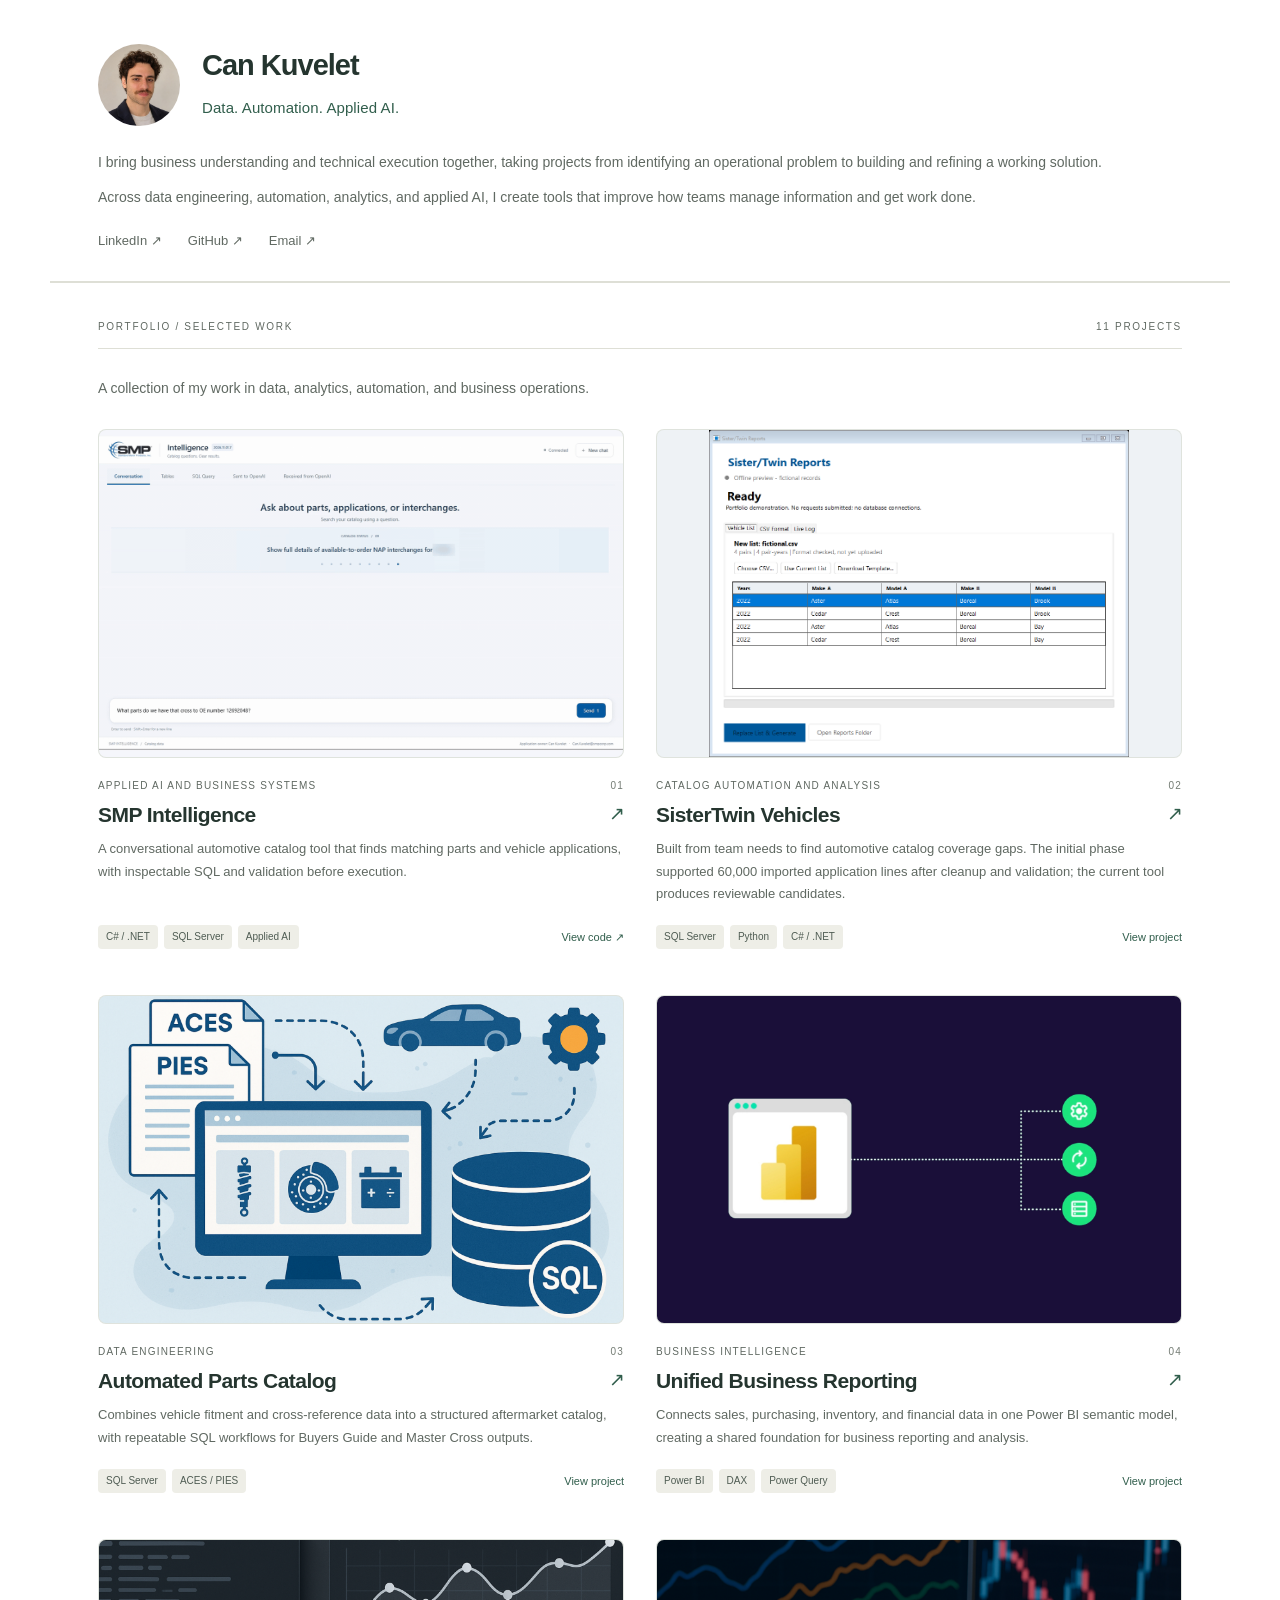
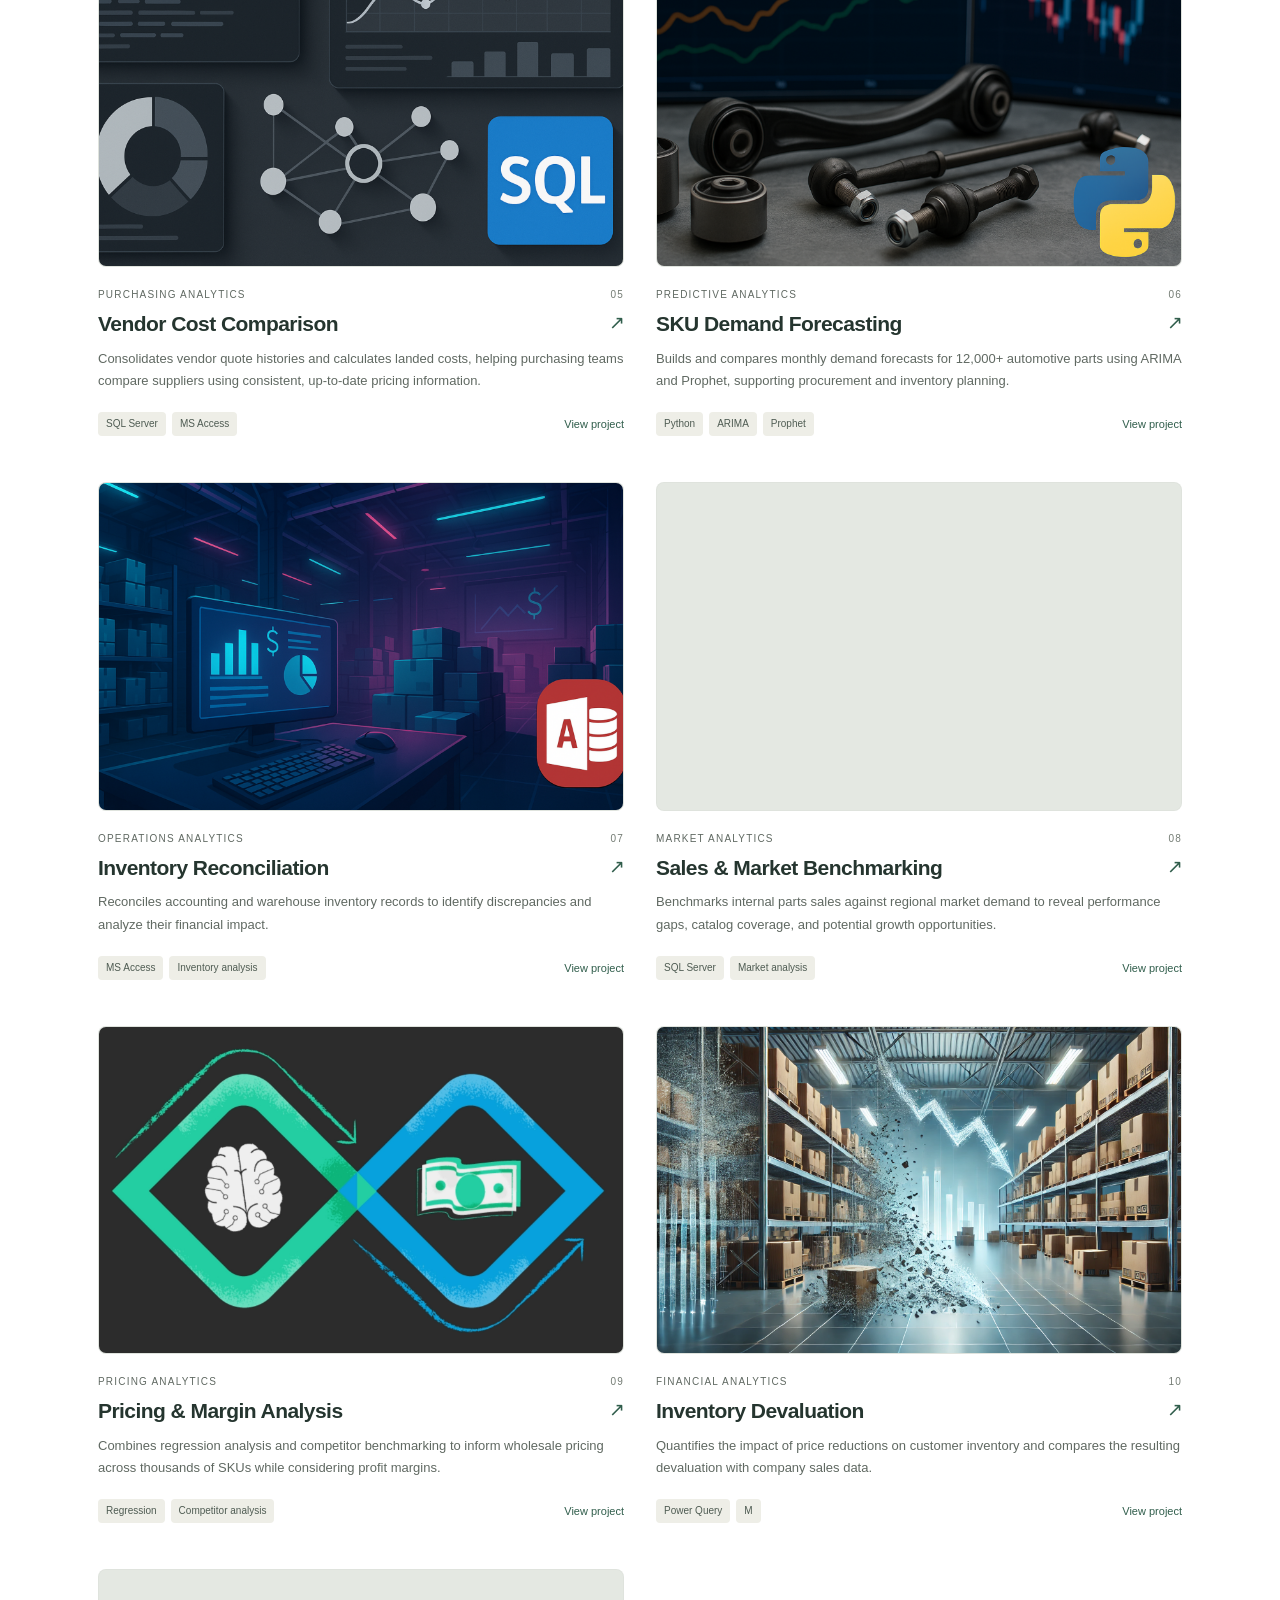
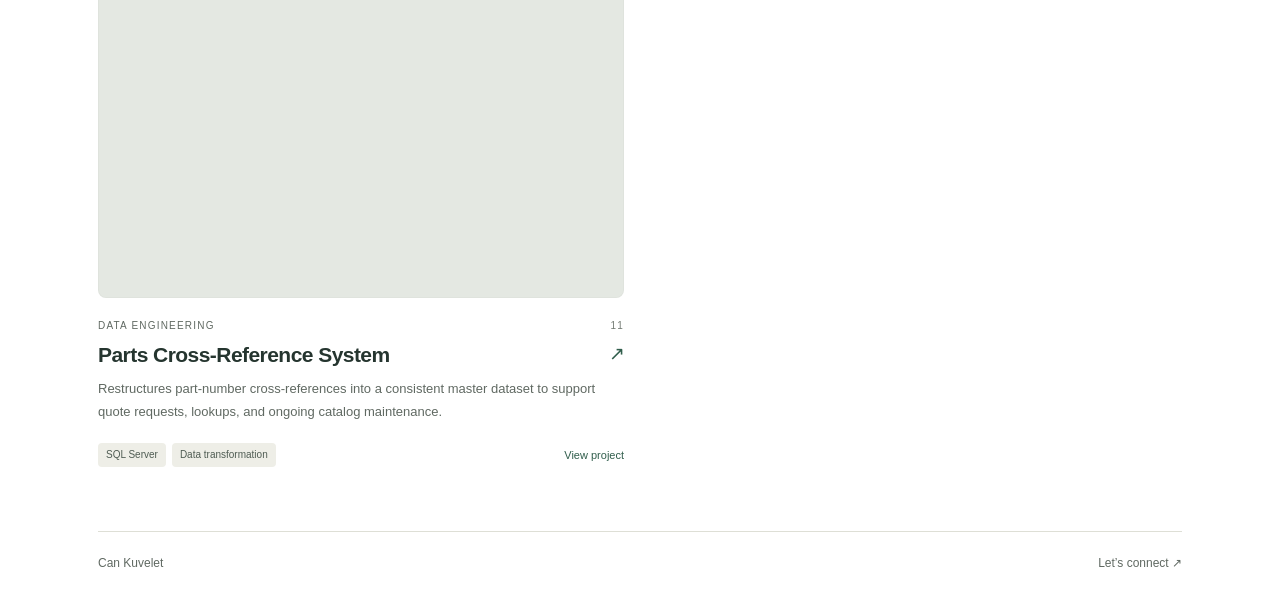
==== index.html @ bbb60717 "Refresh cached gallery assets for SisterTwin release" ====
<!doctype html>
<html lang="en">
<head>
  <meta charset="utf-8">
  <meta name="viewport" content="width=device-width, initial-scale=1">
  <meta name="description" content="Can Kuvelet builds data systems, workflow automation, and business applications. Explore projects in SQL, Python, Power BI, forecasting, and operations.">
  <meta name="theme-color" content="#ffffff">
  <meta property="og:title" content="Can Kuvelet — Data, Automation & Applied AI">
  <meta property="og:description" content="Bringing business understanding and technical execution together. Explore my projects in data, automation, and analytics.">
  <meta property="og:type" content="website">
  <meta property="og:url" content="https://kuvelet.github.io/portfolio/">
  <title>Can Kuvelet — Data, Automation & Applied AI</title>
  <link rel="icon" href="data:image/svg+xml,%3Csvg xmlns='http://www.w3.org/2000/svg' viewBox='0 0 48 48'%3E%3Crect width='48' height='48' rx='12' fill='%23243e36'/%3E%3Ctext x='24' y='31' text-anchor='middle' font-family='Arial' font-size='23' fill='%23ffffff'%3ECK%3C/text%3E%3C/svg%3E">
  <link rel="stylesheet" href="assets/css/portfolio.css?v=sistertwin-20261117">
  <script src="assets/js/portfolio.js?v=sistertwin-20261117" defer></script>
</head>
<body>
  <a class="skip-link" href="#work">Skip to projects</a>
  <div class="layout">
    <header class="profile">
      <div class="profile-content">
        <img class="portrait" src="images/can-kuvelet-profile.jpg" width="100" height="100" alt="Can Kuvelet">
        <h1>Can Kuvelet</h1>
        <p class="specialties">Data. Automation. Applied AI.</p>
        <div class="bio">
          <p>I bring business understanding and technical execution together, taking projects from identifying an operational problem to building and refining a working solution.</p>
          <p>Across data engineering, automation, analytics, and applied AI, I create tools that improve how teams manage information and get work done.</p>
        </div>
      </div>
      <nav class="social-links" aria-label="Contact and profiles">
        <a href="https://www.linkedin.com/in/cankuvelet/" target="_blank" rel="noopener noreferrer">LinkedIn <span aria-hidden="true">↗</span></a>
        <a href="https://github.com/Kuvelet" target="_blank" rel="noopener noreferrer">GitHub <span aria-hidden="true">↗</span></a>
        <a href="mailto:cankuvelet@gmail.com">Email <span aria-hidden="true">↗</span></a>
      </nav>
    </header>
    <main id="work" tabindex="-1">
      <div class="section-label"><h2>Portfolio / Selected work</h2><span class="project-count" aria-live="polite"></span></div>
      <div class="work-heading">
        <p>A collection of my work in data, analytics, automation, and business operations.</p>
      </div>
      <div class="project-grid" id="projects" aria-label="Portfolio projects"></div>
      <p id="load-status" role="status">Loading projects…</p>
      <noscript><p>Visit <a href="https://github.com/Kuvelet">my GitHub profile</a> to explore my projects, or enable JavaScript to view the project gallery.</p></noscript>
      <footer class="work-footer"><span>Can Kuvelet</span><a href="mailto:cankuvelet@gmail.com">Let’s connect <span aria-hidden="true">↗</span></a></footer>
    </main>
  </div>
</body>
</html>
---- assets/css/portfolio.css ----
/* Top profile layout shared by desktop and mobile. */
:root{color-scheme:light;--paper:#ffffff;--sidebar:#ffffff;--ink:#25352f;--muted:#606962;--line:#dedfd6;--accent:#315e4c;--tag:#eeeee7;font-family:Inter,-apple-system,BlinkMacSystemFont,"Segoe UI",sans-serif;color:var(--ink);background:var(--paper);font-synthesis:none}
*{box-sizing:border-box}
body{margin:0;-webkit-font-smoothing:antialiased}
a{color:inherit;text-decoration:none}
button,a{-webkit-tap-highlight-color:transparent}
a:focus-visible,button:focus-visible{outline:3px solid var(--accent);outline-offset:5px;border-radius:3px}
.skip-link{position:absolute;left:16px;top:12px;z-index:10;transform:translateY(-160%);padding:12px 18px;background:var(--ink);color:#fff}
.skip-link:focus{transform:translateY(0)}
.layout{display:grid;grid-template-columns:320px minmax(0,1fr);max-width:1800px;margin:auto}
.profile{position:sticky;top:0;align-self:start;min-height:100svh;padding:32px 36px;background:var(--sidebar);border-right:1px solid var(--line);display:flex;flex-direction:column}
.profile-content{margin:0 0 40px}
.portrait{width:86px;height:86px;border-radius:50%;object-fit:cover;object-position:center;display:block;margin-bottom:24px}
h1{font-size:27px;font-weight:600;letter-spacing:-1px;margin:0 0 12px;line-height:1.2}
.specialties{font-size:15px;line-height:1.6;letter-spacing:.1px;color:var(--accent);font-weight:500;margin:0 0 26px}
.bio{font-size:14px;line-height:1.8;color:var(--muted)}
.bio p{margin:0 0 16px;text-wrap:balance}
.social-links{margin-top:auto;display:flex;gap:19px;flex-wrap:wrap;padding-top:22px}
.social-links a{font-size:12px;line-height:24px;color:var(--muted)}
.social-links a:hover{color:var(--accent);text-decoration:underline;text-underline-offset:4px}
main{min-width:0;padding:44px clamp(28px,4.1vw,76px) 28px}
.section-label{display:flex;justify-content:space-between;gap:20px;font-size:10px;line-height:1.5;letter-spacing:1.7px;text-transform:uppercase;color:var(--muted);border-bottom:1px solid var(--line);padding-bottom:14px}
.project-count{white-space:nowrap}
.work-heading{padding:26px 0 30px}
.section-label h2{font:inherit;letter-spacing:inherit;margin:0}
.work-heading>p{font-size:14px;line-height:1.7;color:var(--muted);margin:0;max-width:none}
.project-grid{display:grid;grid-template-columns:repeat(2,minmax(0,1fr));gap:46px 28px}
.project{min-width:0;display:flex;flex-direction:column}
.project-link{display:flex;flex-direction:column;flex:1;border-radius:8px}
.project-image-wrap{aspect-ratio:16/10;background:#e4e8e2;border-radius:8px;overflow:hidden;border:1px solid #00000006}
.project-image{display:block;width:100%;height:100%;object-fit:cover;transition:transform .3s ease}
.project-image[src="images/sistertwin-desktop.png"]{object-fit:contain;background:#eef2f5}
.project-link:hover .project-image{transform:scale(1.035)}
.project-meta{display:flex;gap:10px;align-items:center;justify-content:space-between;margin:20px 0 9px;font-size:10px;line-height:1.5;text-transform:uppercase;letter-spacing:1.2px;color:var(--muted)}
.project-number{font-variant-numeric:tabular-nums;color:#747c74}
h3{font-size:21px;line-height:1.25;font-weight:550;letter-spacing:-.55px;margin:0 0 10px;display:flex;gap:14px;justify-content:space-between;align-items:flex-start}
.project-arrow{font-size:19px;font-weight:400;color:var(--accent);transition:transform .2s;flex-shrink:0}
.project-link:hover .project-arrow{transform:translate(2px,-2px)}
.project-description{font-size:13px;line-height:1.75;color:var(--muted);margin:0 0 18px}
.project-bottom{display:flex;justify-content:space-between;gap:12px;align-items:center;margin-top:auto;padding-top:1px}
.tags{list-style:none;margin:0;padding:0;display:flex;gap:6px;flex-wrap:wrap}
.tags li{font-size:10px;line-height:1.4;padding:5px 8px;background:var(--tag);color:#4f5c53;border-radius:4px}
.project-action{font-size:11px;white-space:nowrap;color:var(--accent)}
.project-demo-row{display:flex;align-items:center;gap:12px;margin-top:16px;flex-wrap:wrap}
.project-demo{display:inline-flex;align-items:center;padding:10px 16px;border-radius:5px;background:var(--accent);color:#fff;font-size:12px;font-weight:600}
.project-demo:hover{background:#254b3b}
.project-demo-hint{font-size:11px;color:var(--muted)}
#load-status{font-size:14px;color:var(--muted)}
#load-status a,noscript a{text-decoration:underline;text-underline-offset:3px}
.work-footer{border-top:1px solid var(--line);margin-top:64px;padding-top:24px;display:flex;justify-content:space-between;gap:16px;color:var(--muted);font-size:12px}
.work-footer a:hover{color:var(--accent)}
.layout{display:block}.profile{position:relative;min-height:auto;padding:28px 32px 24px;border-right:0;border-bottom:2px solid var(--line)}.profile-content{margin:0 0 20px;display:grid;grid-template-columns:82px 1fr;column-gap:22px;align-items:start}.portrait{grid-column:1;grid-row:1/3;margin:0;width:82px;height:82px}h1{grid-column:2;margin:4px 0 7px;font-size:29px}.specialties{grid-column:2;margin:0}.specialties br{display:none}.bio{grid-column:1/-1;max-width:680px;margin-top:24px;font-size:14px;line-height:1.75}.bio p{margin-bottom:10px}.bio p:last-child{margin-bottom:0}.social-links{padding-top:0;gap:26px}.social-links a{font-size:13px}main{padding:30px 32px}.work-heading{padding:28px 0}.project-grid{gap:38px 24px}
@media(min-width:901px){.layout{max-width:1180px}.profile{padding:44px 48px 28px}.bio{max-width:none}.bio p{text-wrap:wrap}main{padding:36px 48px 28px}.project-grid{gap:46px 32px}}
@media(max-width:560px){.profile{padding:24px}.profile-content{column-gap:18px;grid-template-columns:66px 1fr}.portrait{width:66px;height:66px}h1{font-size:26px}.specialties{font-size:13px}.specialties br{display:block}.bio{font-size:13px;line-height:1.8}main{padding:28px 24px}.section-label{letter-spacing:1px;font-size:9px;gap:8px}.work-heading>p{font-size:13px}.project-grid{grid-template-columns:1fr;gap:38px}.project-image-wrap{aspect-ratio:16/10}.project-meta{margin-top:17px}h3{font-size:22px}.project-description{font-size:14px}.project-action{font-size:12px}.tags li{font-size:11px}.work-footer{margin-top:42px}}
@media(prefers-reduced-motion:reduce){*,*::before,*::after{transition:none!important;scroll-behavior:auto!important}}
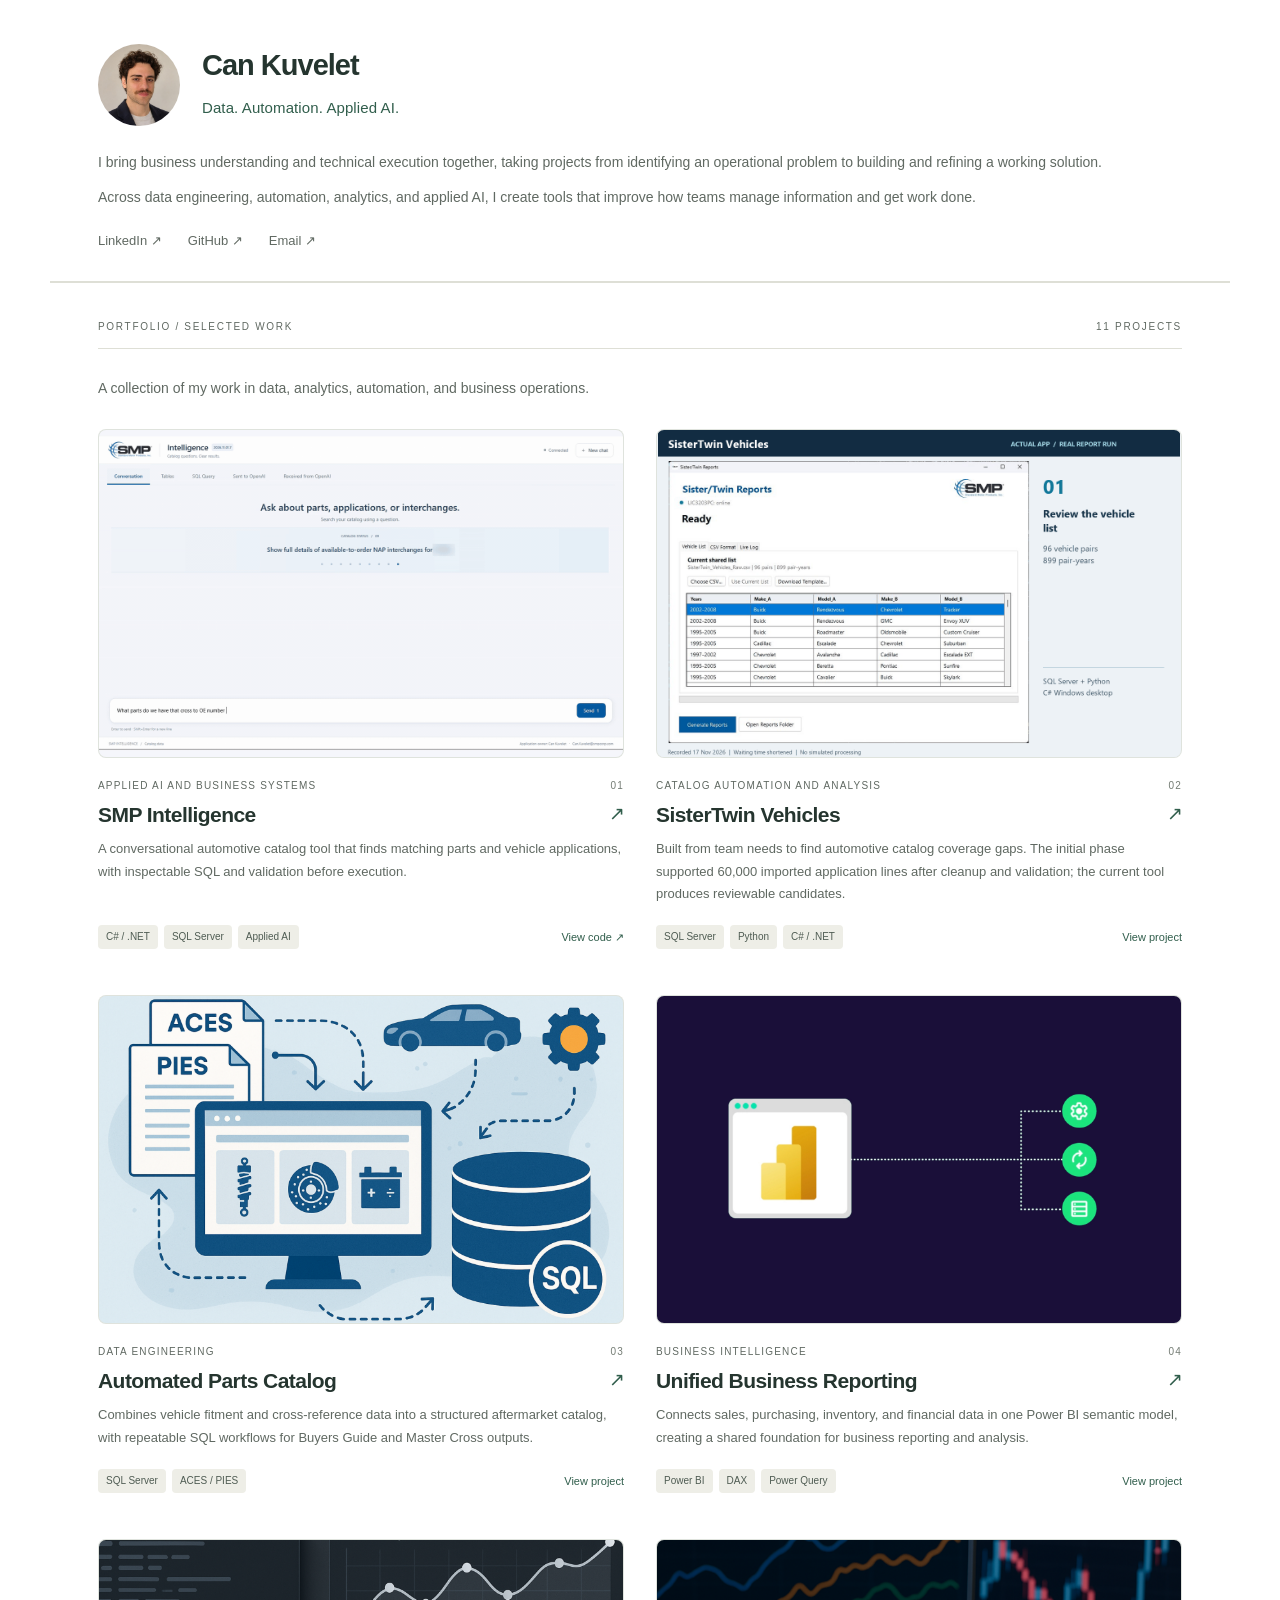
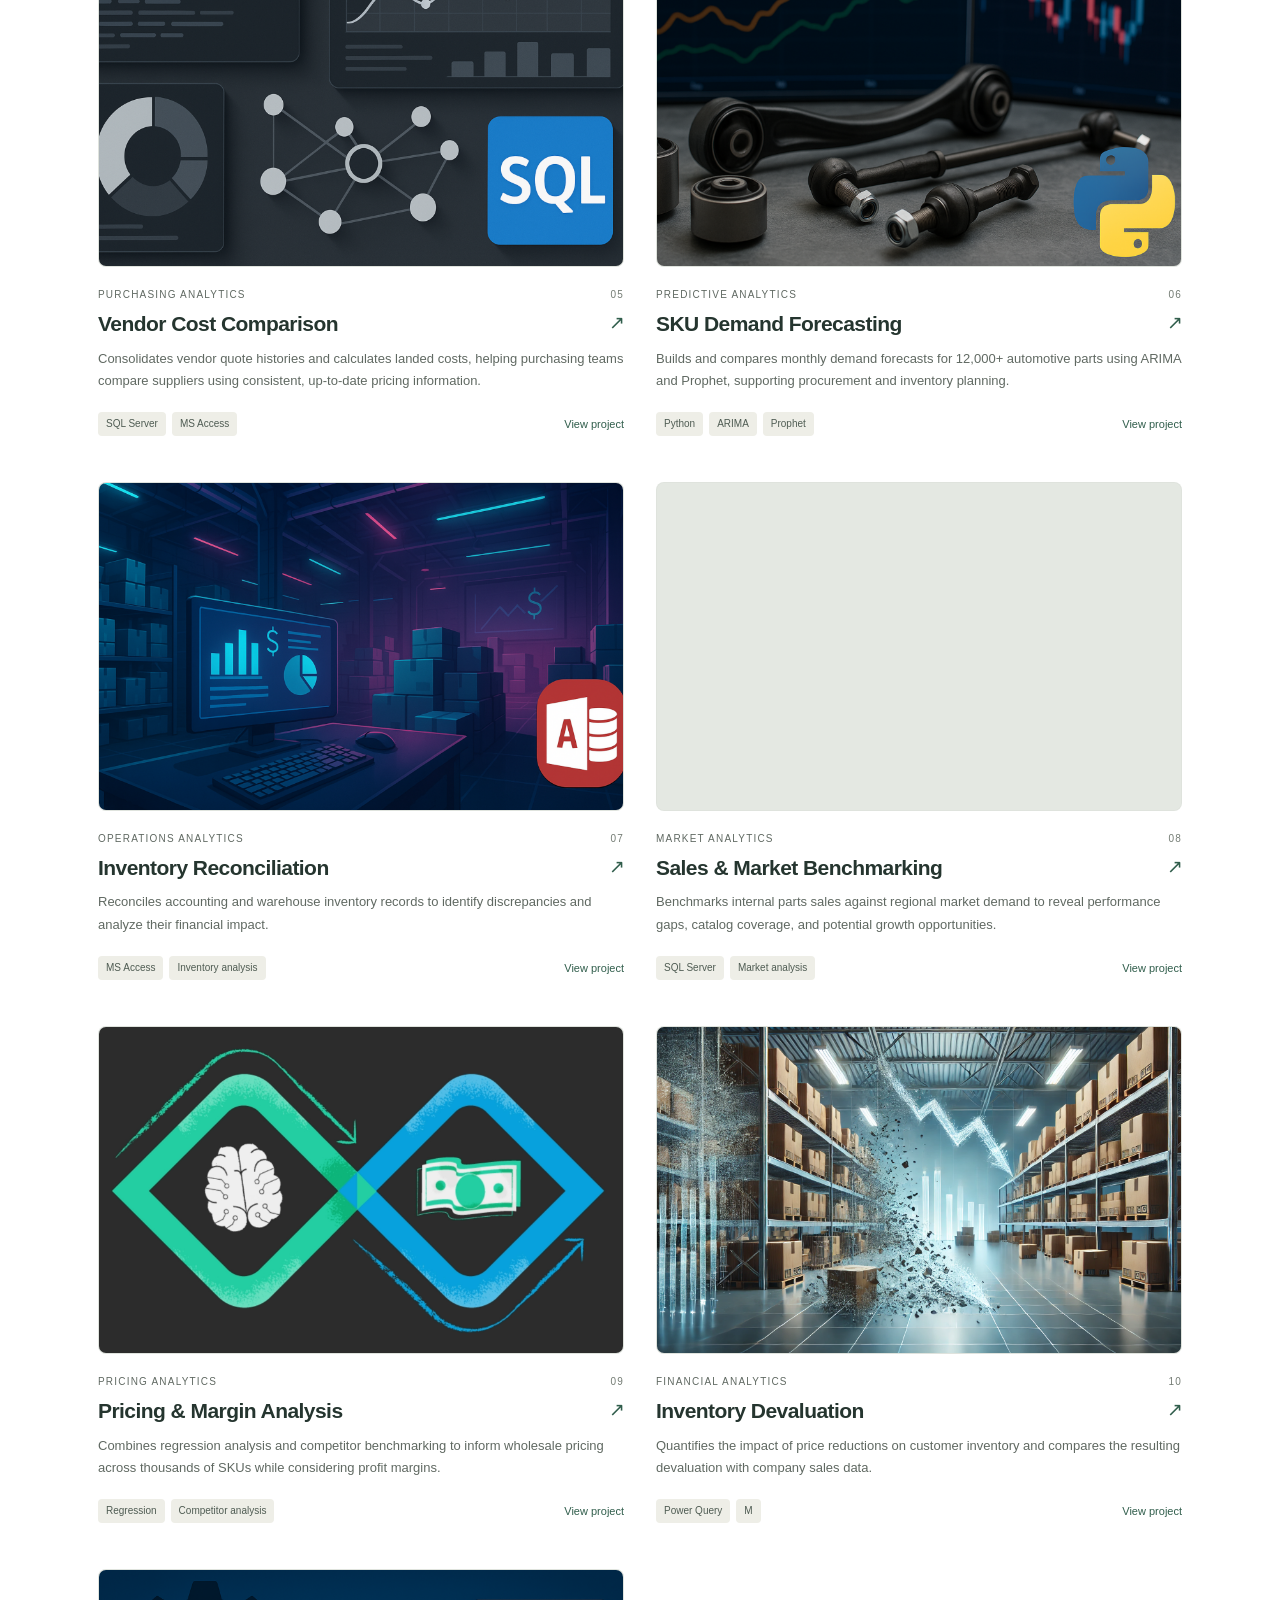
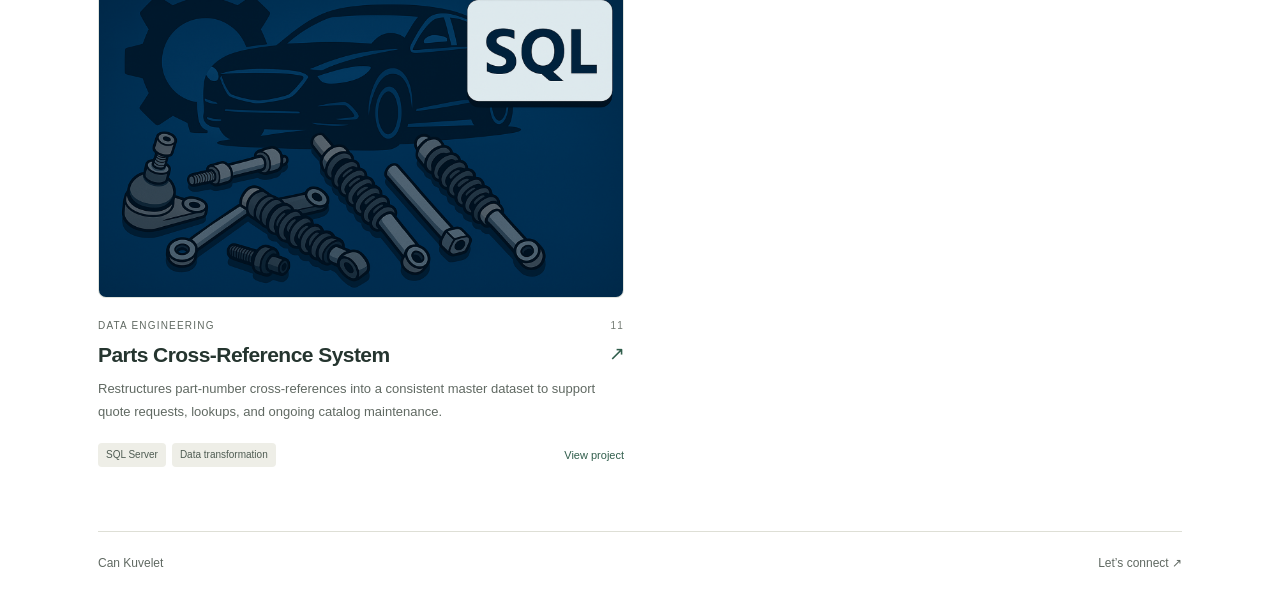
==== commit 946eb8dd: "Feature real SisterTwin report walkthrough in portfolio" ====
--- a/index.html
+++ b/index.html
@@ -11,8 +11,8 @@
   <meta property="og:url" content="https://kuvelet.github.io/portfolio/">
   <title>Can Kuvelet — Data, Automation & Applied AI</title>
   <link rel="icon" href="data:image/svg+xml,%3Csvg xmlns='http://www.w3.org/2000/svg' viewBox='0 0 48 48'%3E%3Crect width='48' height='48' rx='12' fill='%23243e36'/%3E%3Ctext x='24' y='31' text-anchor='middle' font-family='Arial' font-size='23' fill='%23ffffff'%3ECK%3C/text%3E%3C/svg%3E">
-  <link rel="stylesheet" href="assets/css/portfolio.css?v=sistertwin-20261117">
-  <script src="assets/js/portfolio.js?v=sistertwin-20261117" defer></script>
+  <link rel="stylesheet" href="assets/css/portfolio.css?v=sistertwin-live-20261117">
+  <script src="assets/js/portfolio.js?v=sistertwin-live-20261117" defer></script>
 </head>
 <body>
   <a class="skip-link" href="#work">Skip to projects</a>
--- a/assets/css/portfolio.css
+++ b/assets/css/portfolio.css
@@ -29,7 +29,7 @@
 .project-link{display:flex;flex-direction:column;flex:1;border-radius:8px}
 .project-image-wrap{aspect-ratio:16/10;background:#e4e8e2;border-radius:8px;overflow:hidden;border:1px solid #00000006}
 .project-image{display:block;width:100%;height:100%;object-fit:cover;transition:transform .3s ease}
-.project-image[src="images/sistertwin-desktop.png"]{object-fit:contain;background:#eef2f5}
+.project-image[src*="sistertwin-live"]{object-fit:contain;background:#edf2f6}
 .project-link:hover .project-image{transform:scale(1.035)}
 .project-meta{display:flex;gap:10px;align-items:center;justify-content:space-between;margin:20px 0 9px;font-size:10px;line-height:1.5;text-transform:uppercase;letter-spacing:1.2px;color:var(--muted)}
 .project-number{font-variant-numeric:tabular-nums;color:#747c74}
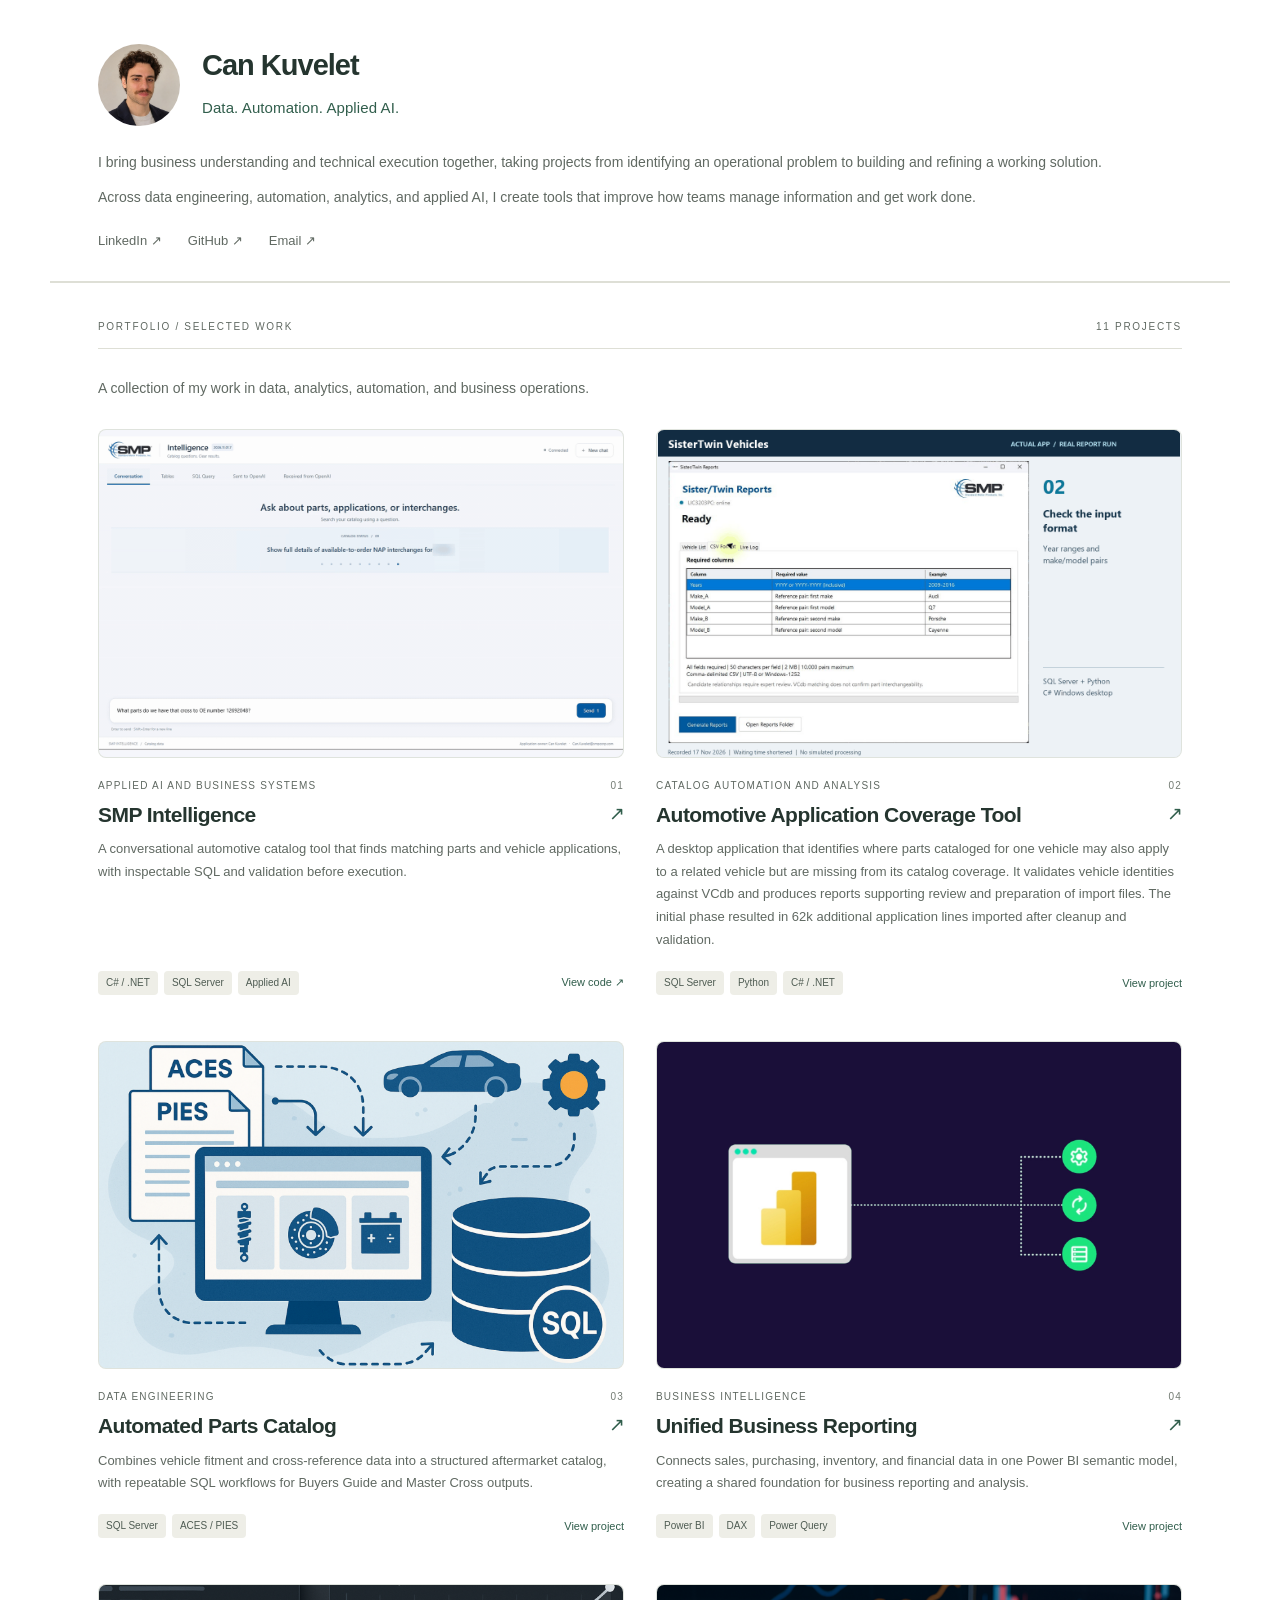
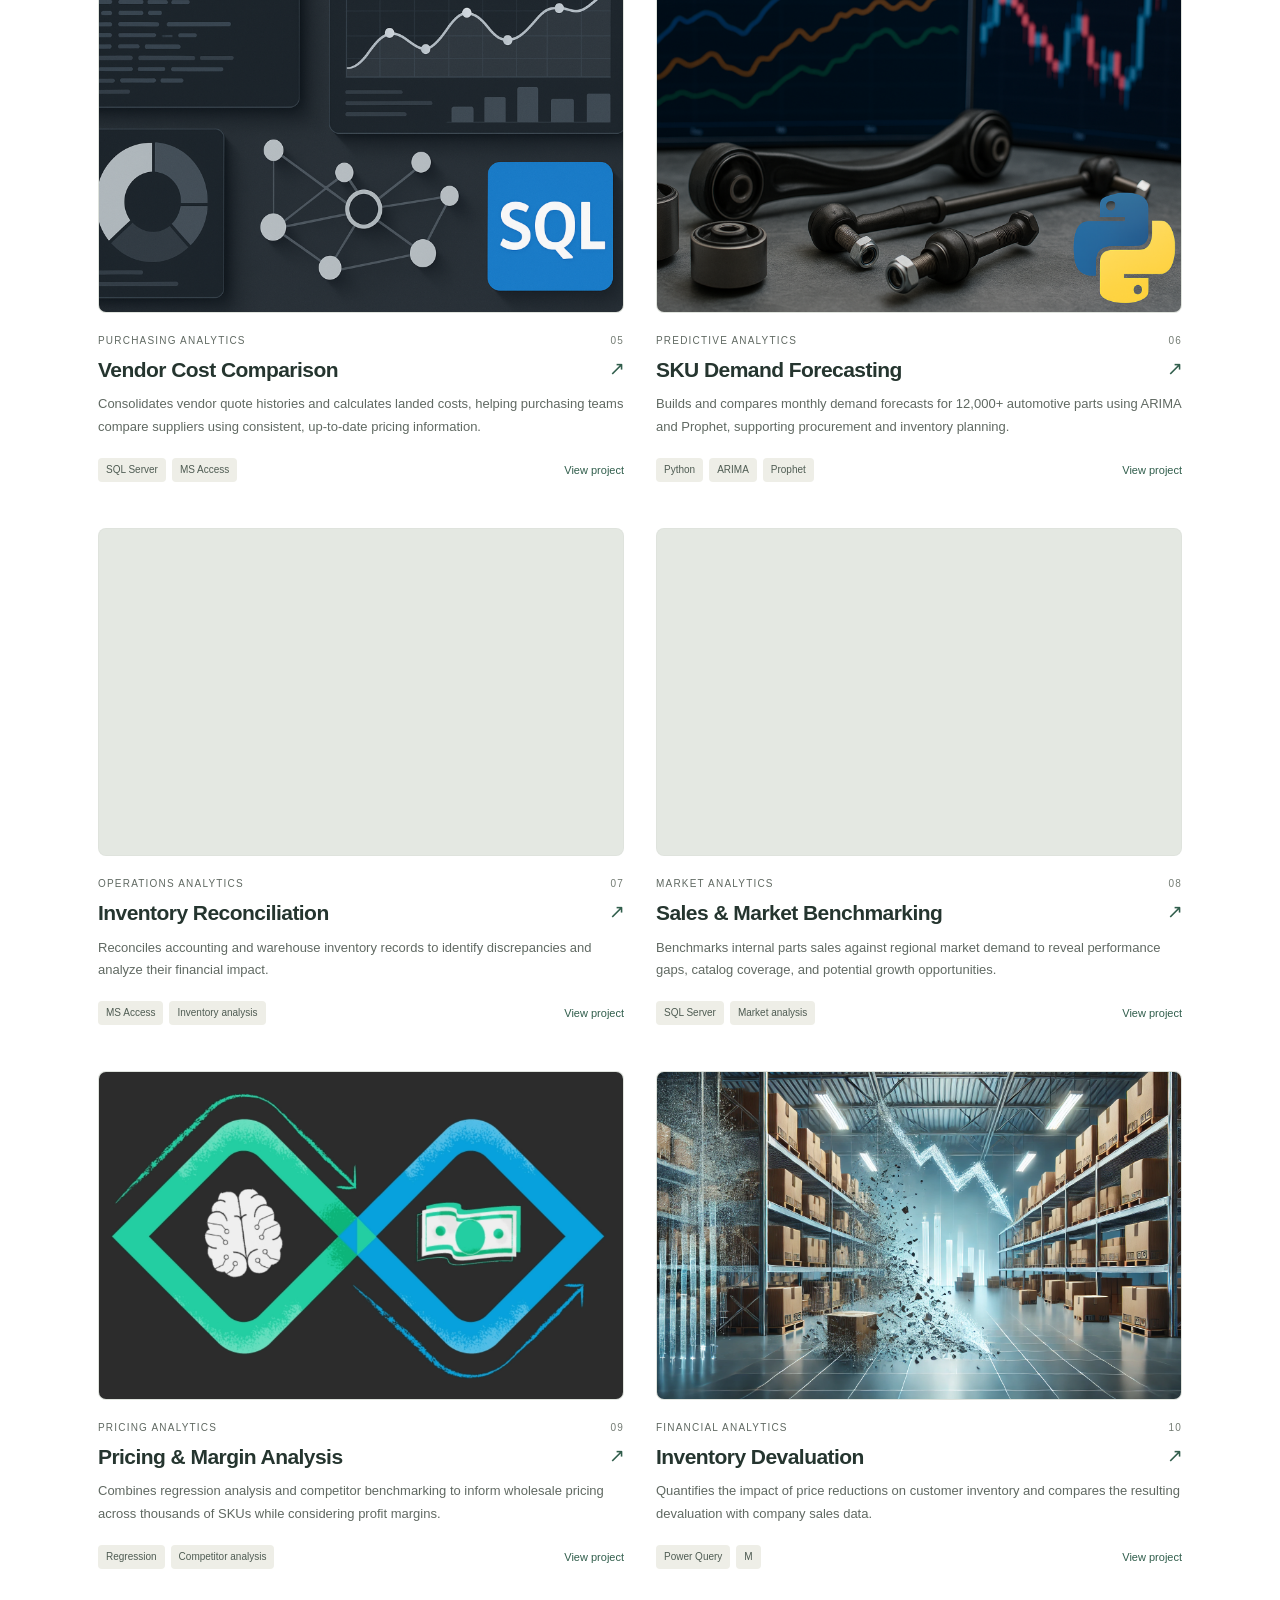
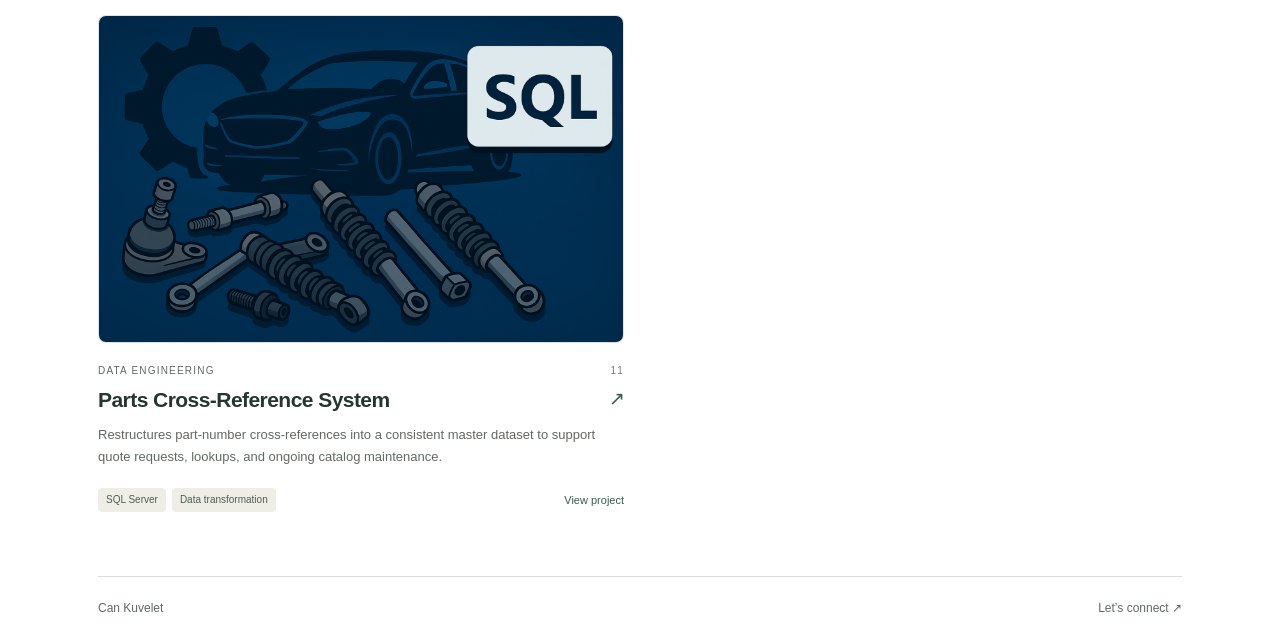
==== commit 3894c26a: "Update automotive coverage project title summary and 62k result" ====
--- a/index.html
+++ b/index.html
@@ -11,8 +11,8 @@
   <meta property="og:url" content="https://kuvelet.github.io/portfolio/">
   <title>Can Kuvelet — Data, Automation & Applied AI</title>
   <link rel="icon" href="data:image/svg+xml,%3Csvg xmlns='http://www.w3.org/2000/svg' viewBox='0 0 48 48'%3E%3Crect width='48' height='48' rx='12' fill='%23243e36'/%3E%3Ctext x='24' y='31' text-anchor='middle' font-family='Arial' font-size='23' fill='%23ffffff'%3ECK%3C/text%3E%3C/svg%3E">
-  <link rel="stylesheet" href="assets/css/portfolio.css?v=sistertwin-live-20261117">
-  <script src="assets/js/portfolio.js?v=sistertwin-live-20261117" defer></script>
+  <link rel="stylesheet" href="assets/css/portfolio.css?v=coverage-62k-20261117">
+  <script src="assets/js/portfolio.js?v=coverage-62k-20261117" defer></script>
 </head>
 <body>
   <a class="skip-link" href="#work">Skip to projects</a>
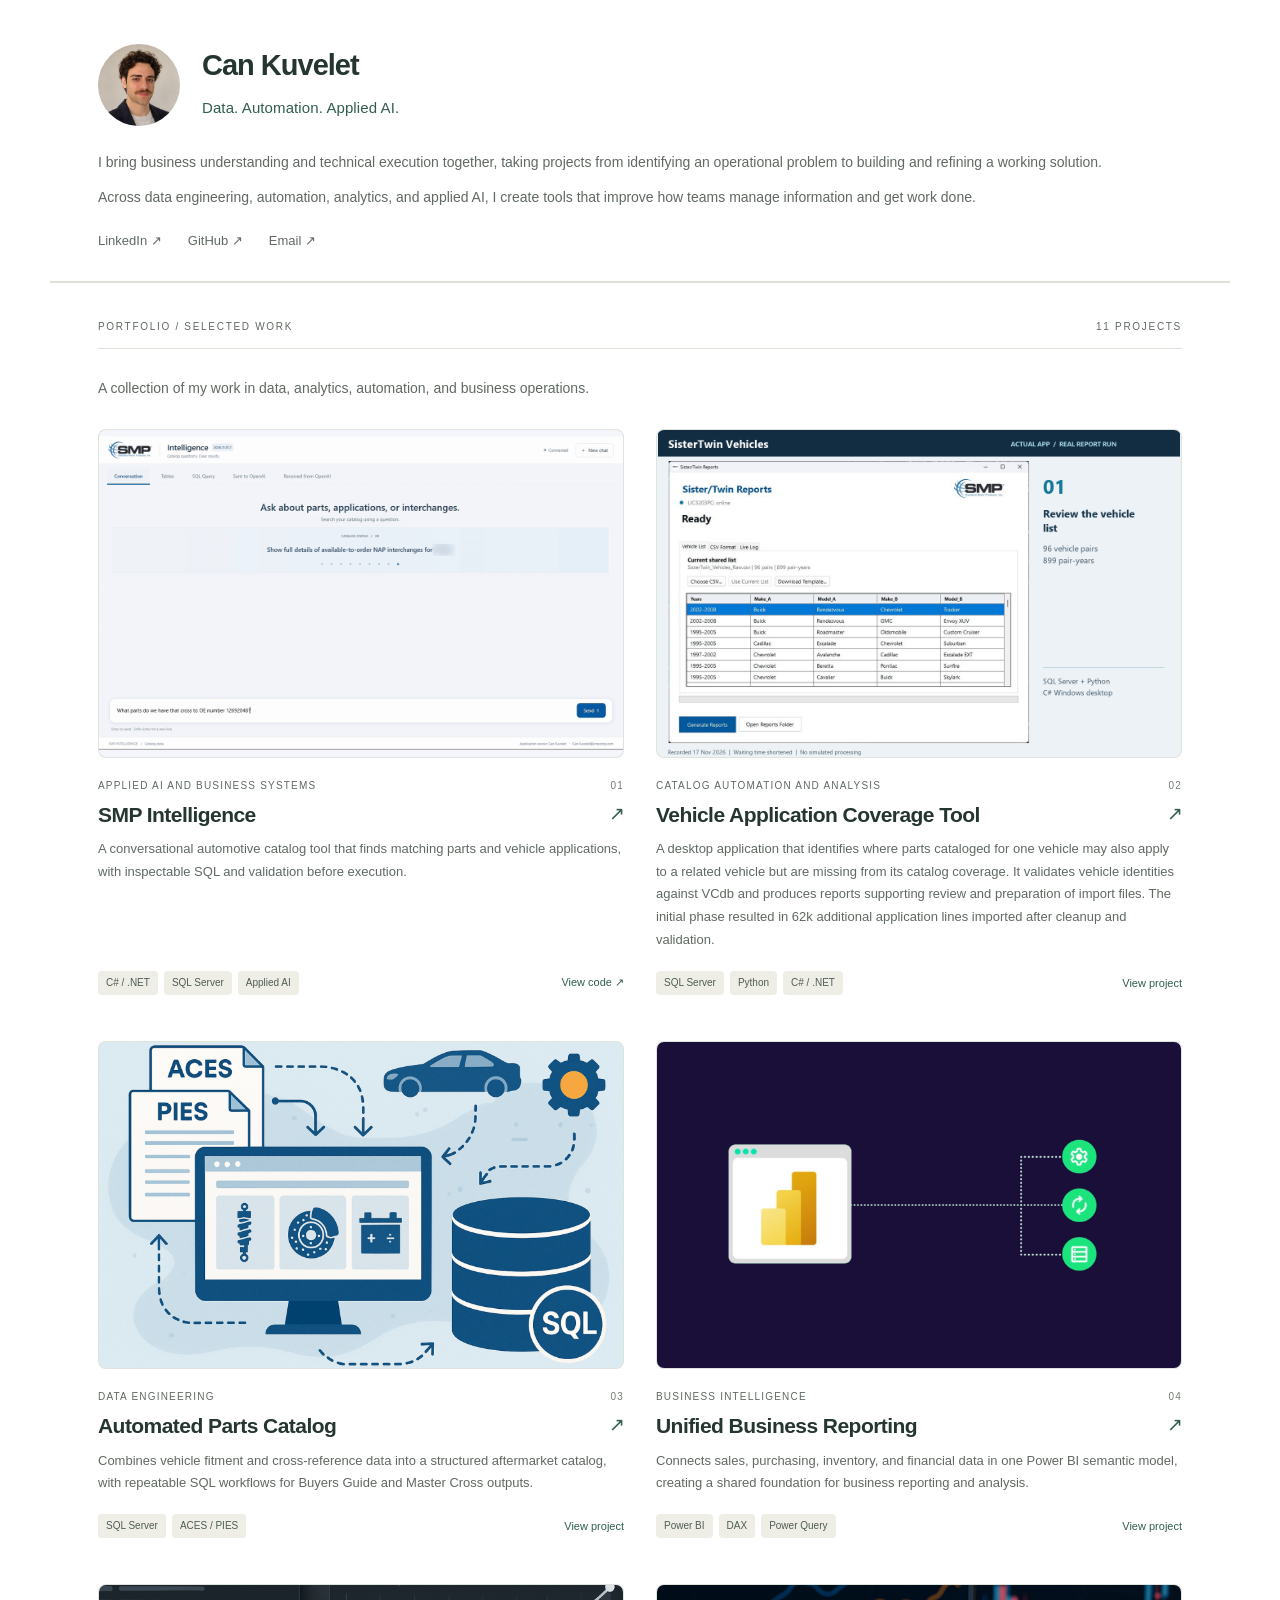
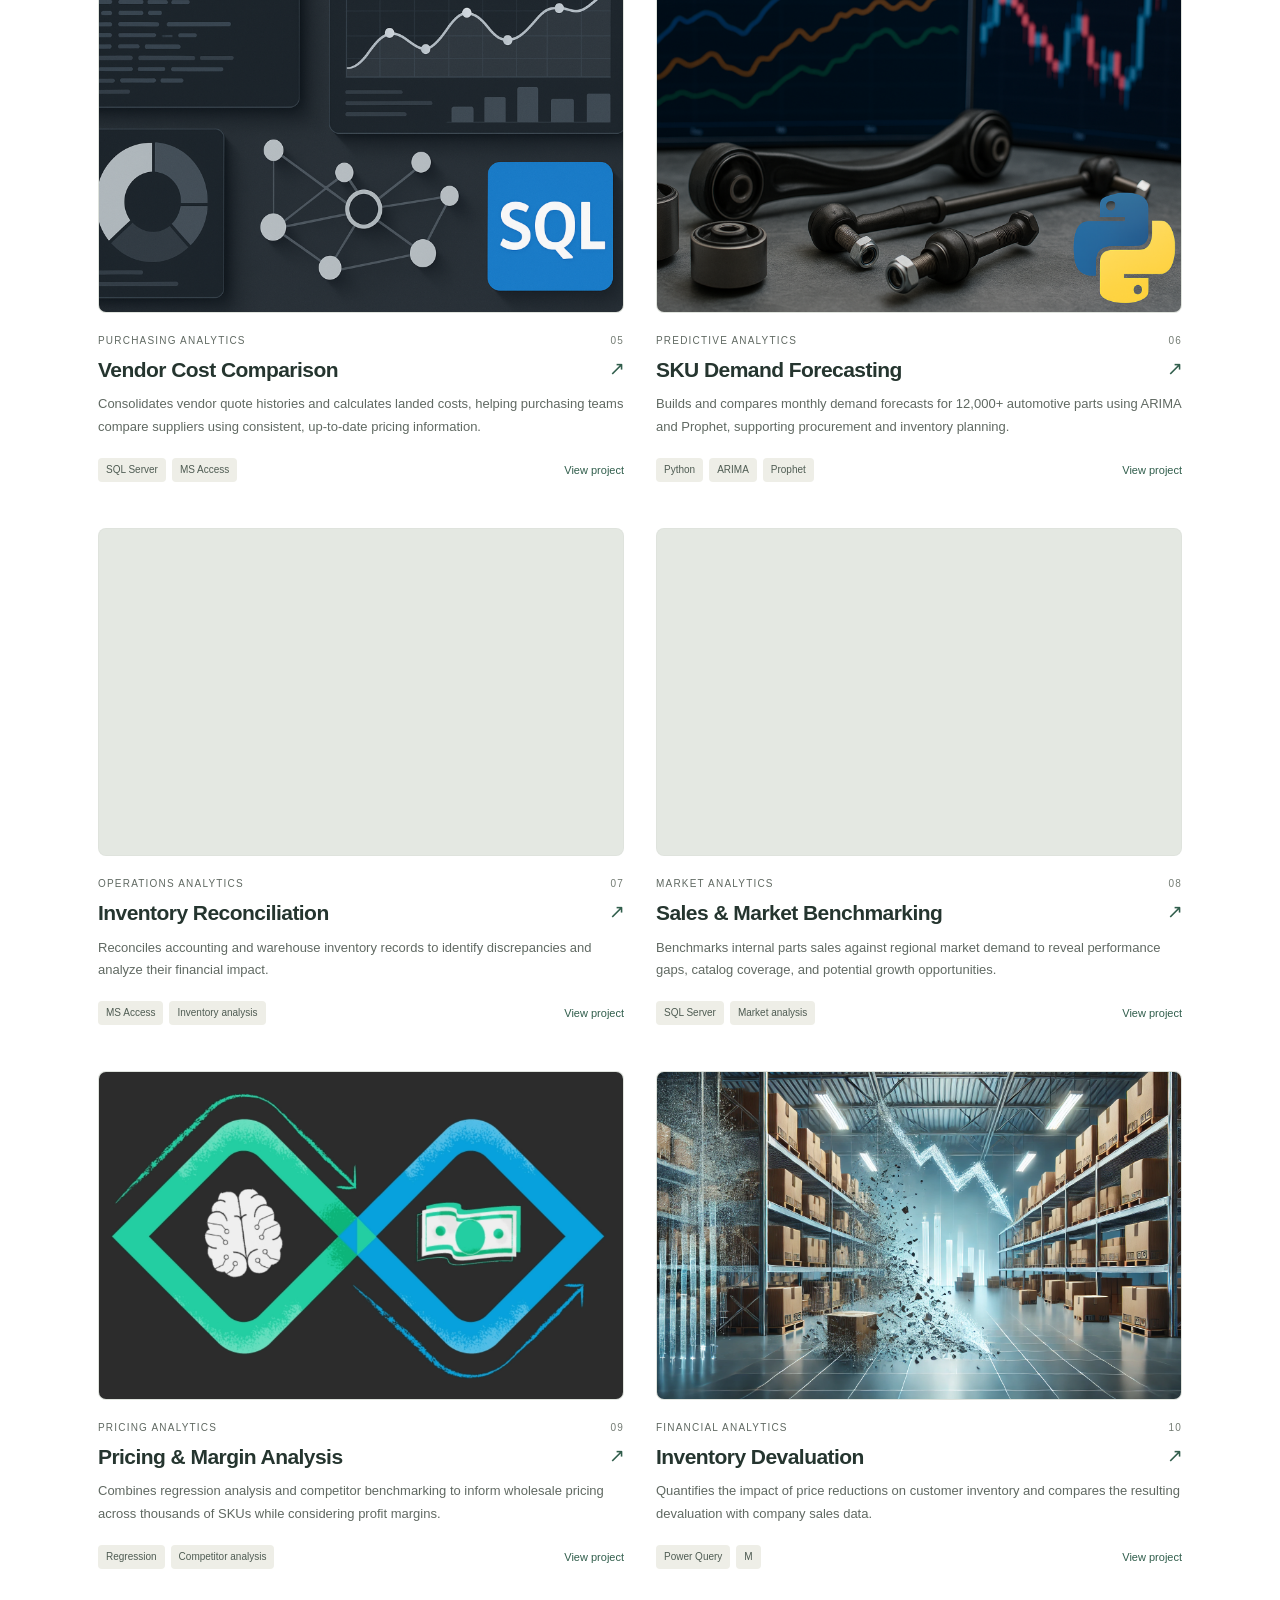
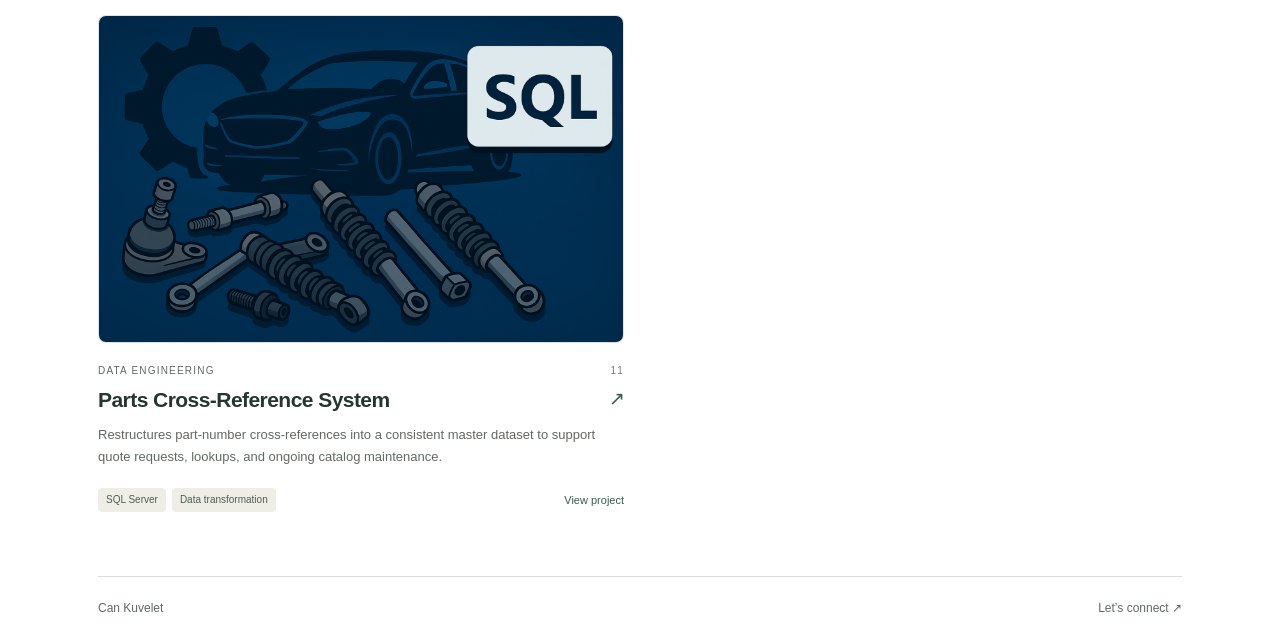
==== commit 01330ecf: "Rename portfolio project to Vehicle Application Coverage Tool" ====
--- a/index.html
+++ b/index.html
@@ -11,8 +11,8 @@
   <meta property="og:url" content="https://kuvelet.github.io/portfolio/">
   <title>Can Kuvelet — Data, Automation & Applied AI</title>
   <link rel="icon" href="data:image/svg+xml,%3Csvg xmlns='http://www.w3.org/2000/svg' viewBox='0 0 48 48'%3E%3Crect width='48' height='48' rx='12' fill='%23243e36'/%3E%3Ctext x='24' y='31' text-anchor='middle' font-family='Arial' font-size='23' fill='%23ffffff'%3ECK%3C/text%3E%3C/svg%3E">
-  <link rel="stylesheet" href="assets/css/portfolio.css?v=coverage-62k-20261117">
-  <script src="assets/js/portfolio.js?v=coverage-62k-20261117" defer></script>
+  <link rel="stylesheet" href="assets/css/portfolio.css?v=vehicle-coverage-62k-20261117">
+  <script src="assets/js/portfolio.js?v=vehicle-coverage-62k-20261117" defer></script>
 </head>
 <body>
   <a class="skip-link" href="#work">Skip to projects</a>
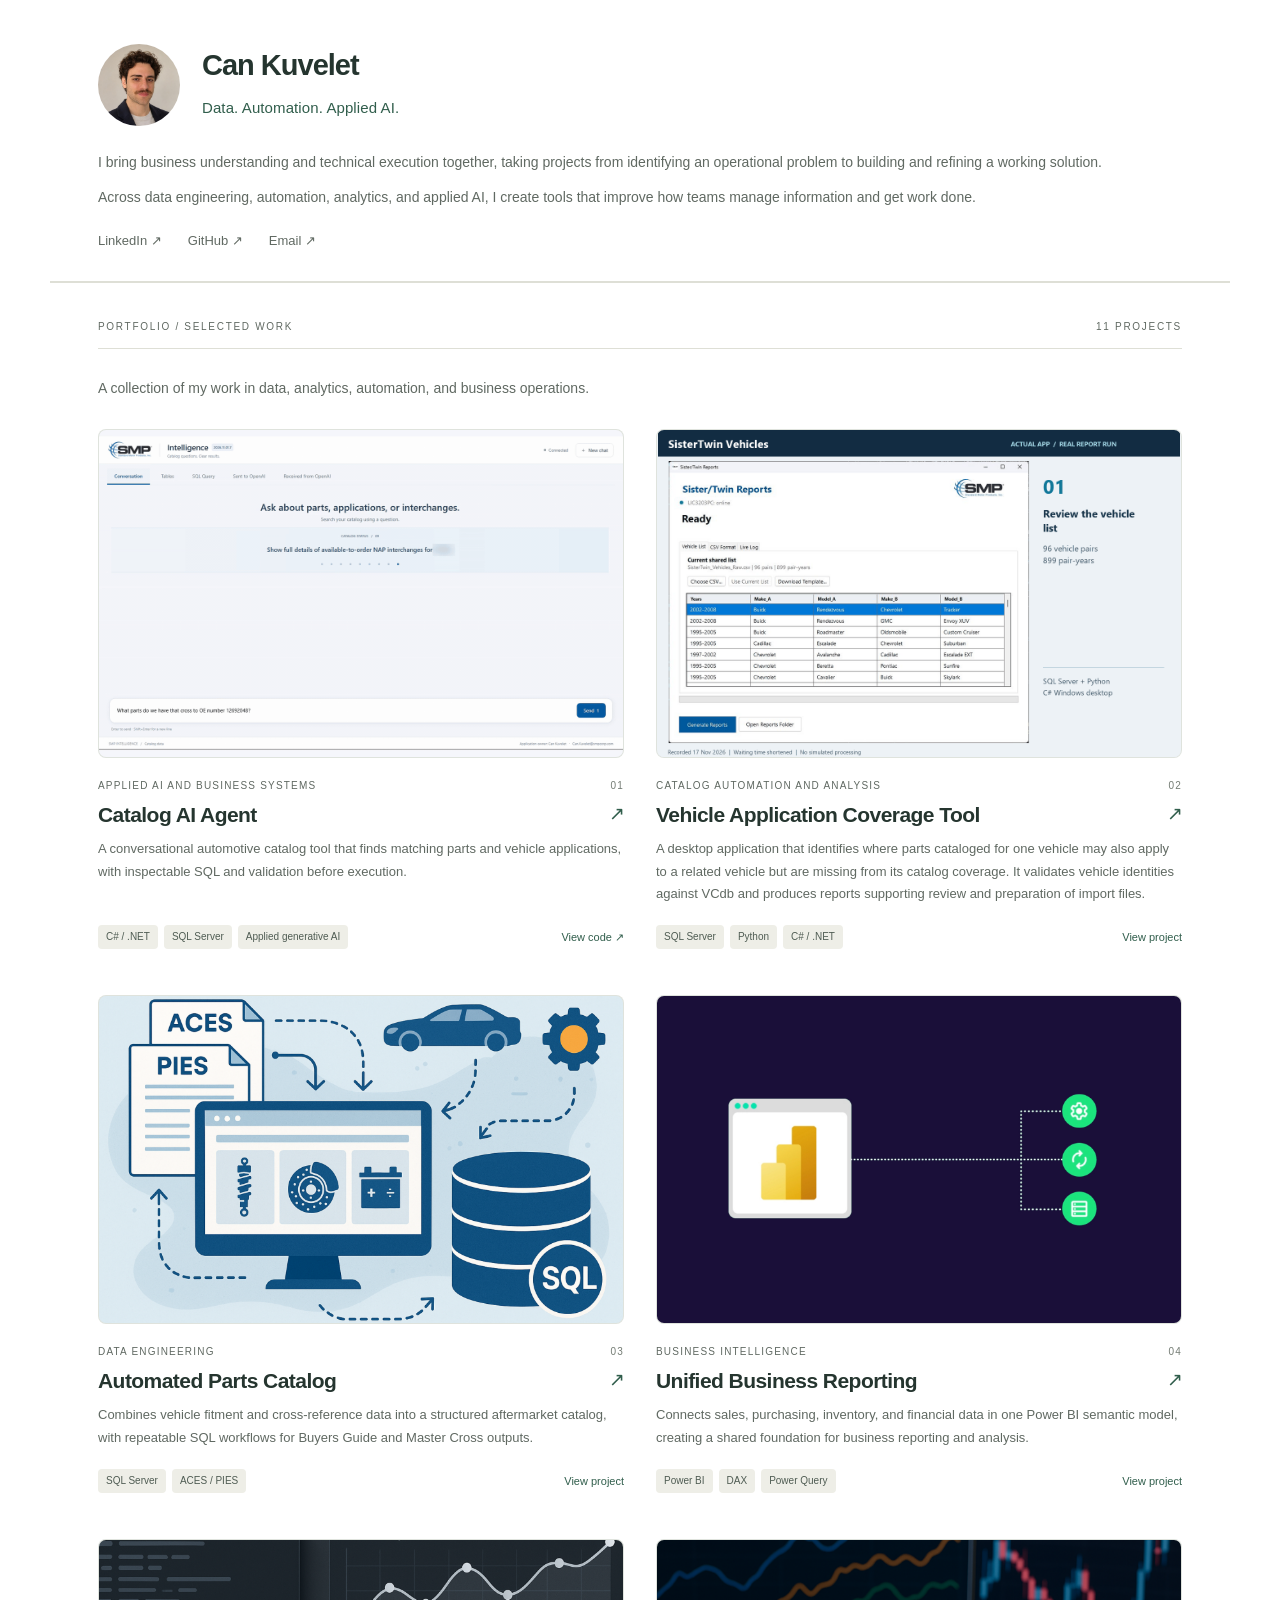
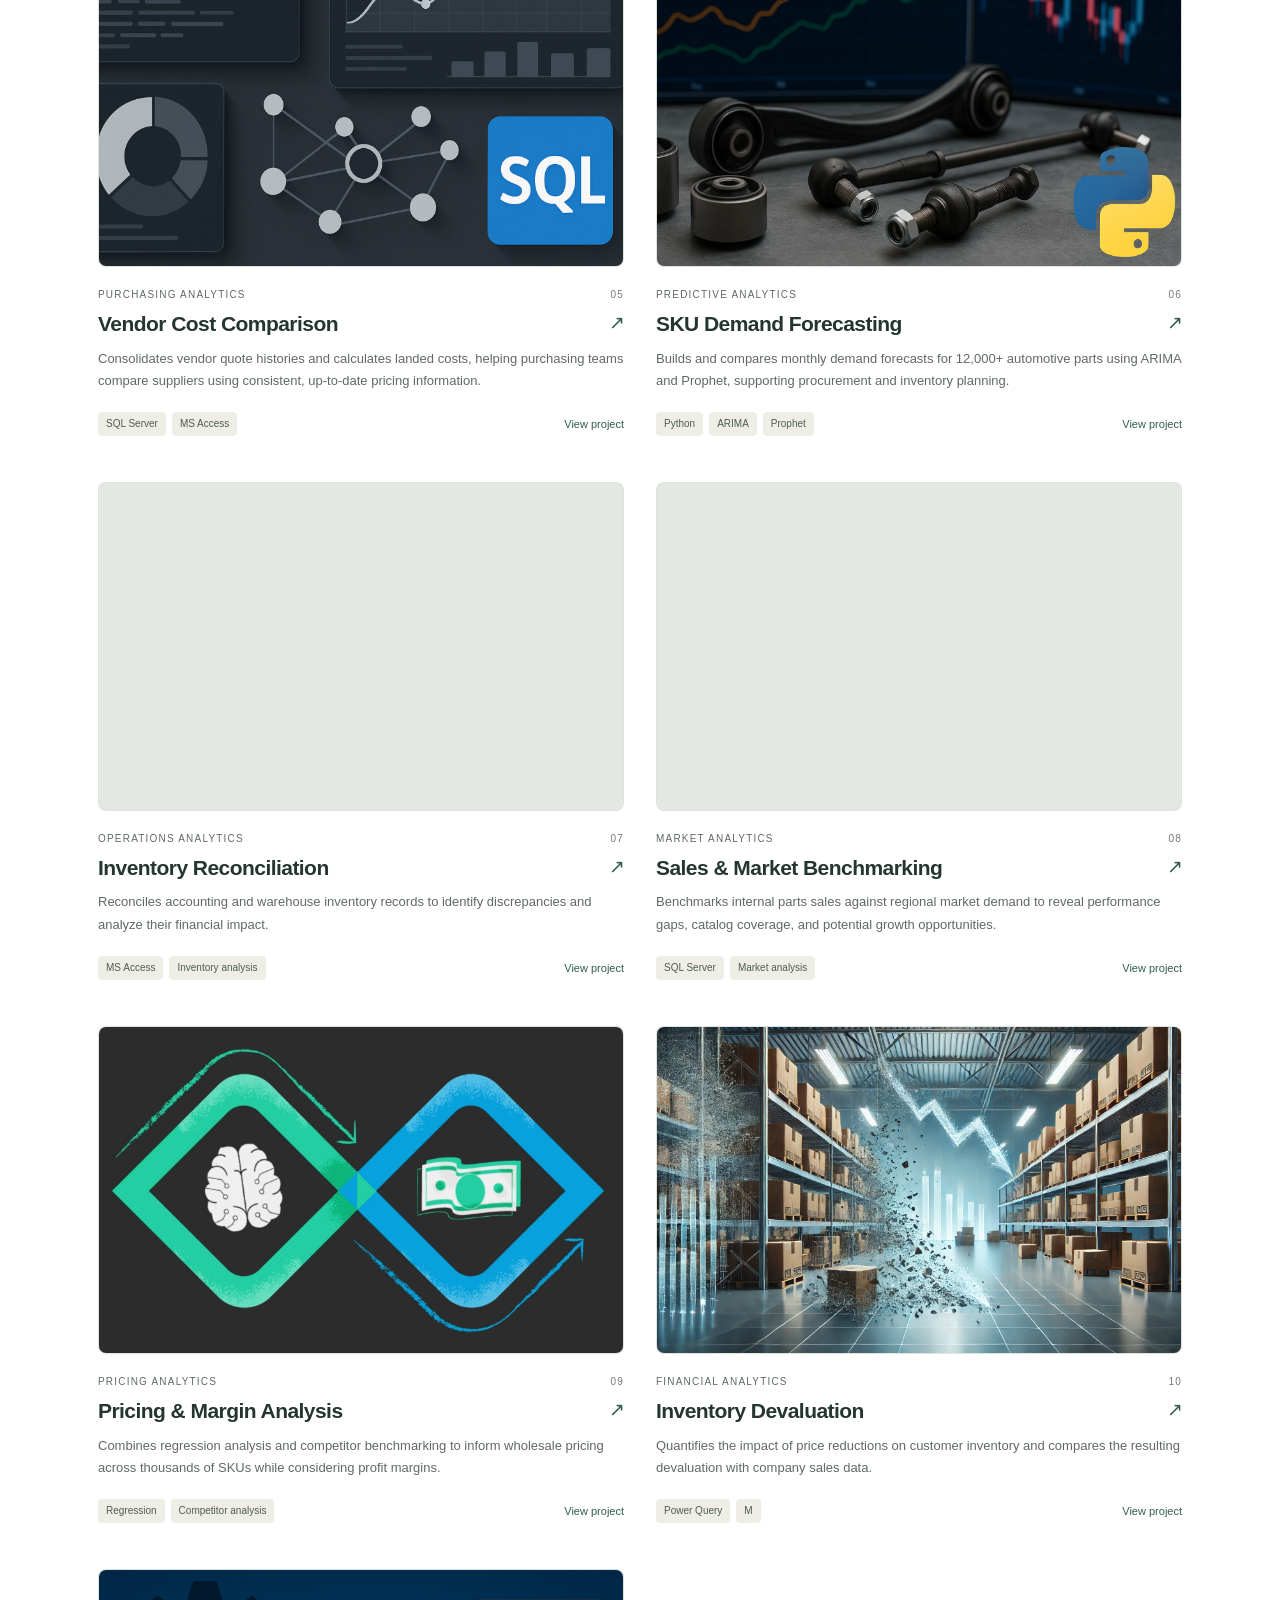
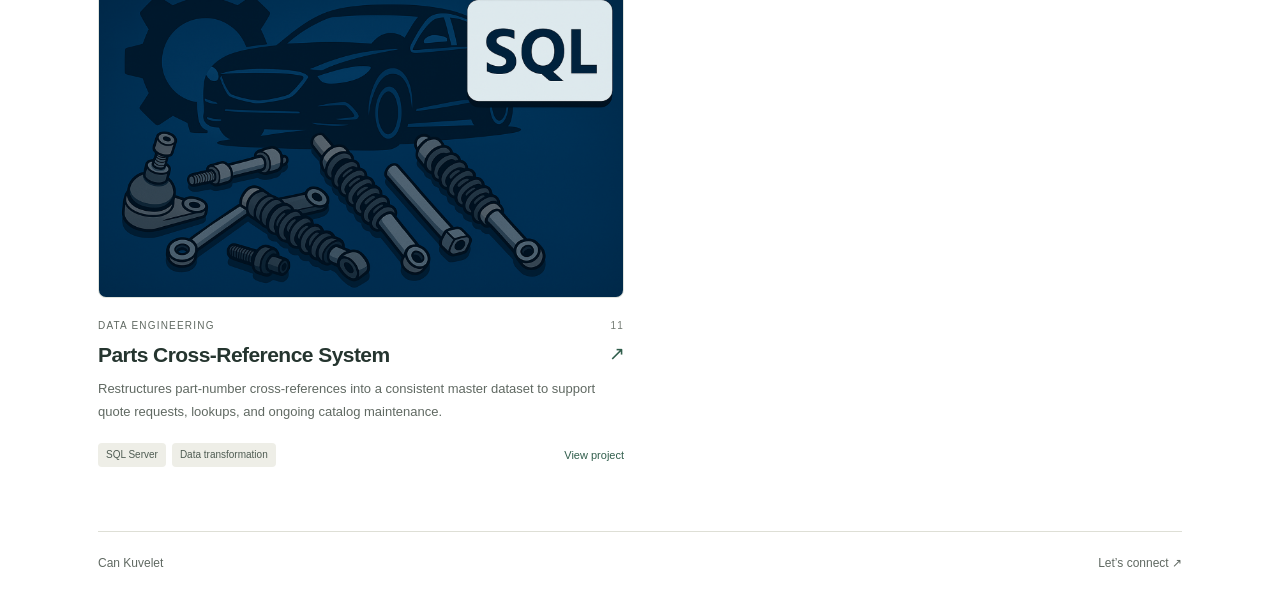
==== commit c70ff191: "Shorten vehicle coverage portfolio summary" ====
--- a/index.html
+++ b/index.html
@@ -11,8 +11,8 @@
   <meta property="og:url" content="https://kuvelet.github.io/portfolio/">
   <title>Can Kuvelet — Data, Automation & Applied AI</title>
   <link rel="icon" href="data:image/svg+xml,%3Csvg xmlns='http://www.w3.org/2000/svg' viewBox='0 0 48 48'%3E%3Crect width='48' height='48' rx='12' fill='%23243e36'/%3E%3Ctext x='24' y='31' text-anchor='middle' font-family='Arial' font-size='23' fill='%23ffffff'%3ECK%3C/text%3E%3C/svg%3E">
-  <link rel="stylesheet" href="assets/css/portfolio.css?v=vehicle-coverage-62k-20261117">
-  <script src="assets/js/portfolio.js?v=vehicle-coverage-62k-20261117" defer></script>
+  <link rel="stylesheet" href="assets/css/portfolio.css?v=vehicle-coverage-20261118">
+  <script src="assets/js/portfolio.js?v=vehicle-coverage-20261118" defer></script>
 </head>
 <body>
   <a class="skip-link" href="#work">Skip to projects</a>
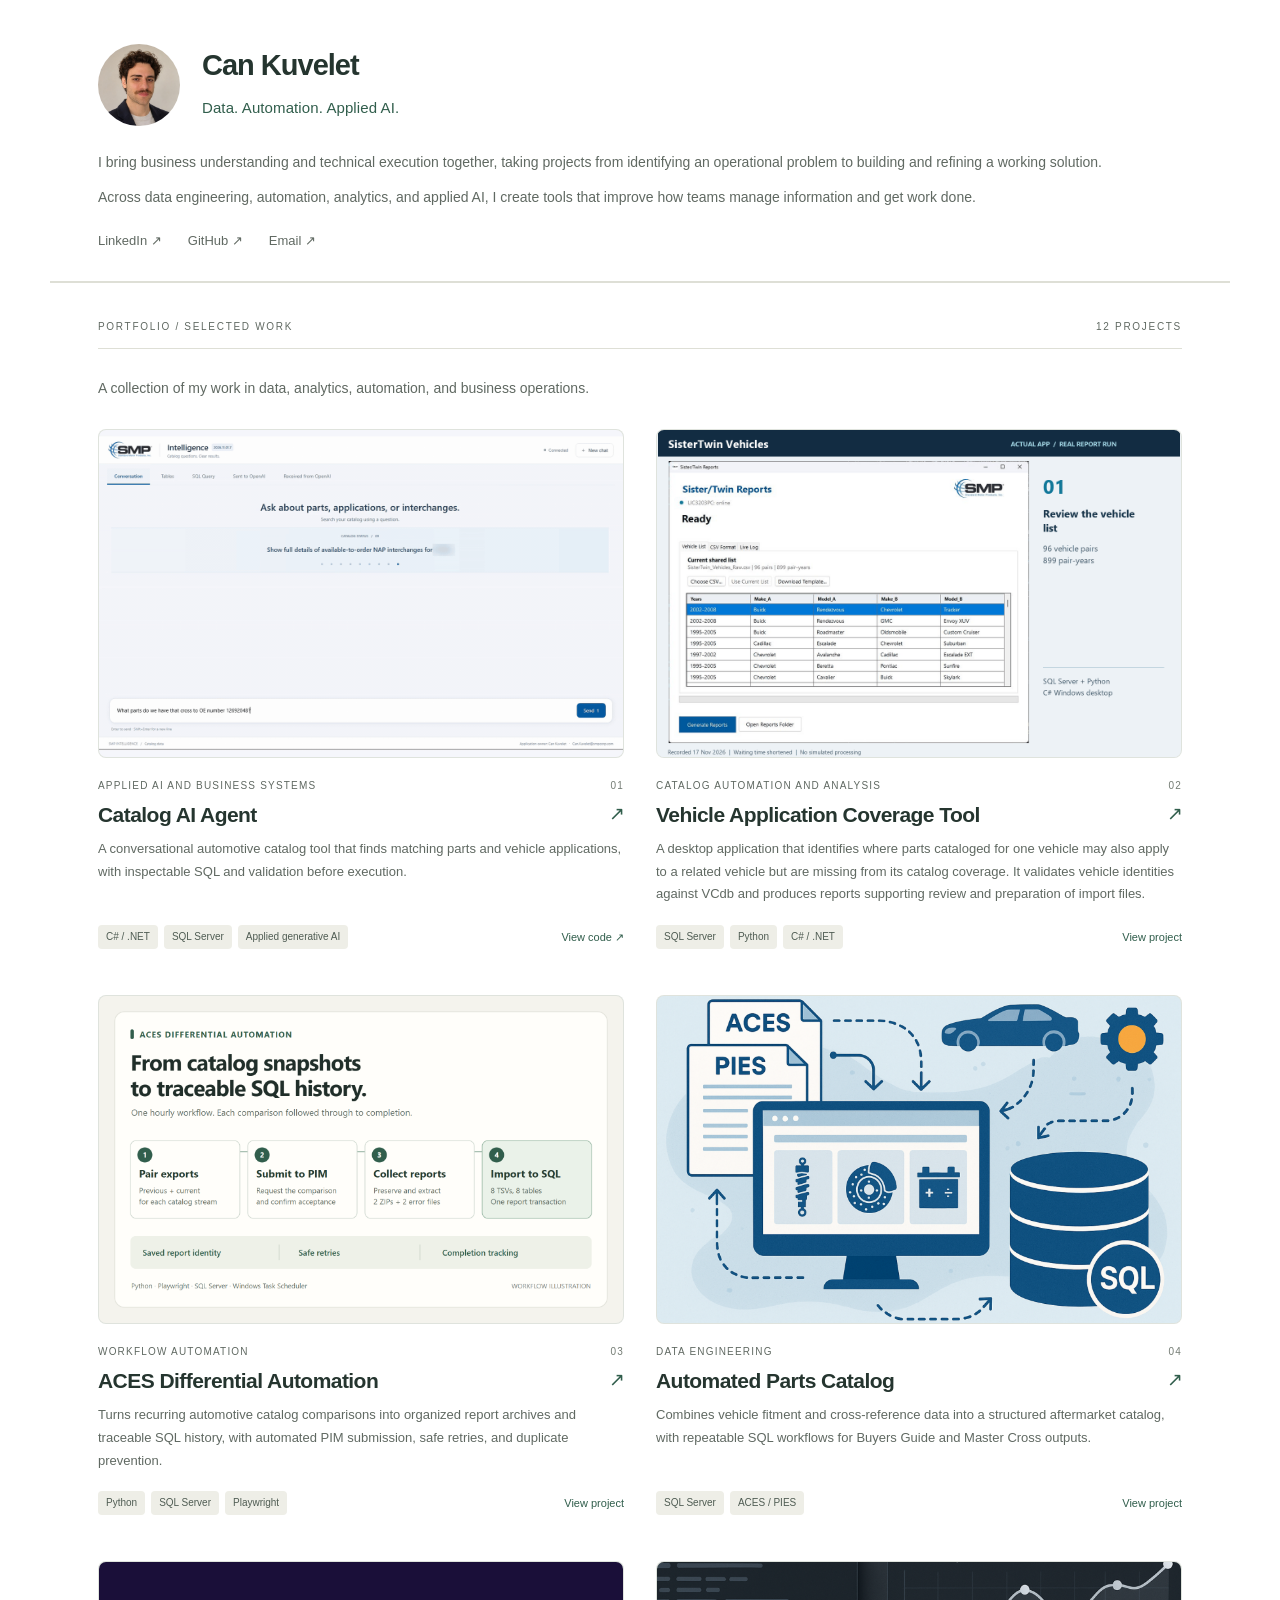
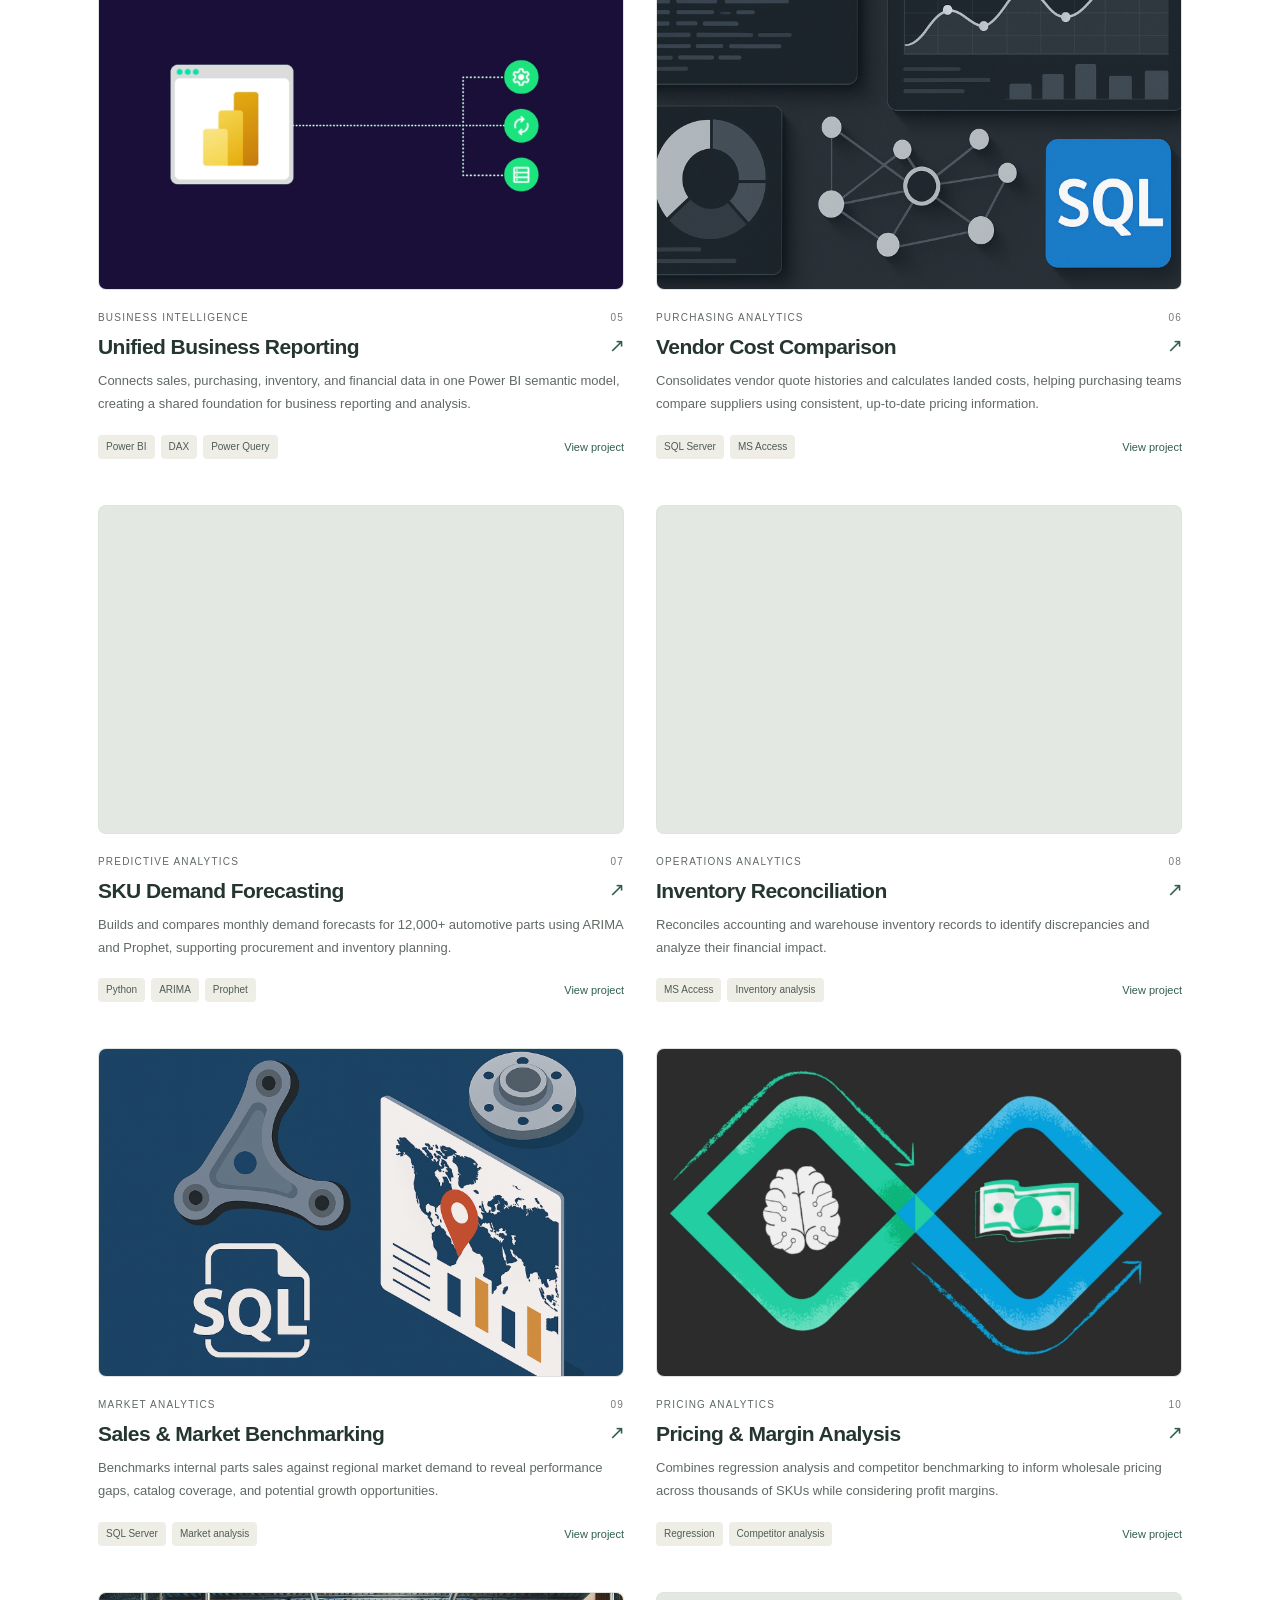
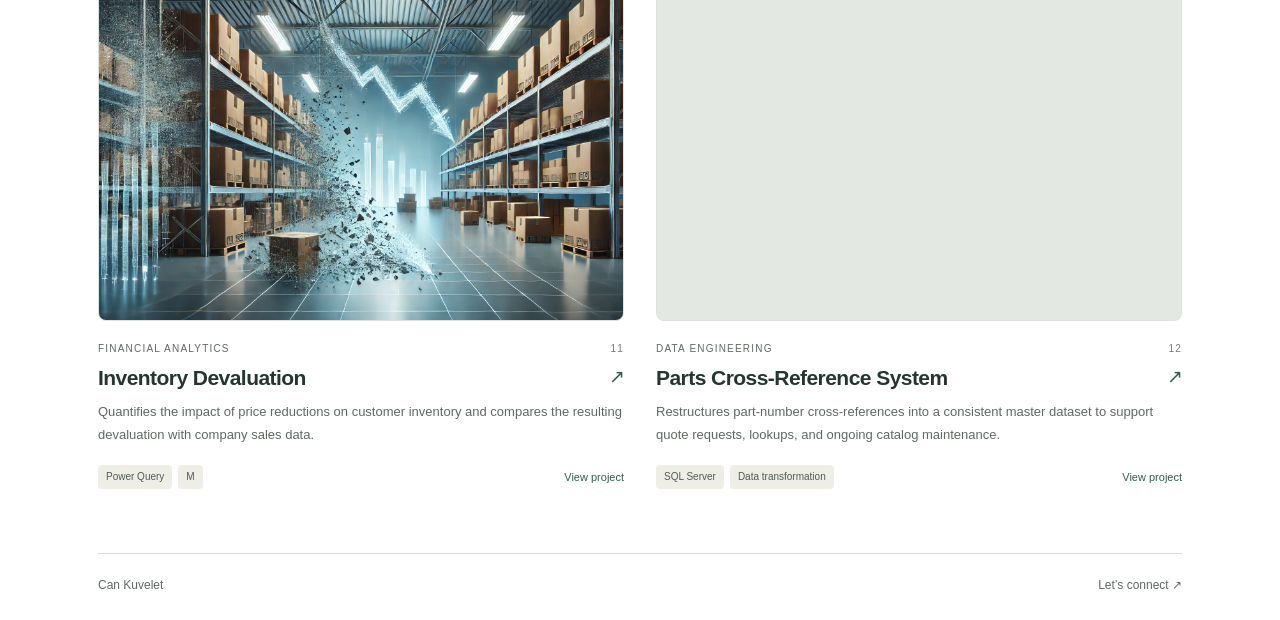
==== commit 10aa78a2: "Add ACES differential automation to portfolio" ====
--- a/index.html
+++ b/index.html
@@ -12,7 +12,7 @@
   <title>Can Kuvelet — Data, Automation & Applied AI</title>
   <link rel="icon" href="data:image/svg+xml,%3Csvg xmlns='http://www.w3.org/2000/svg' viewBox='0 0 48 48'%3E%3Crect width='48' height='48' rx='12' fill='%23243e36'/%3E%3Ctext x='24' y='31' text-anchor='middle' font-family='Arial' font-size='23' fill='%23ffffff'%3ECK%3C/text%3E%3C/svg%3E">
   <link rel="stylesheet" href="assets/css/portfolio.css?v=vehicle-coverage-20261118">
-  <script src="assets/js/portfolio.js?v=vehicle-coverage-20261118" defer></script>
+  <script src="assets/js/portfolio.js?v=aces-differentials-20261119" defer></script>
 </head>
 <body>
   <a class="skip-link" href="#work">Skip to projects</a>
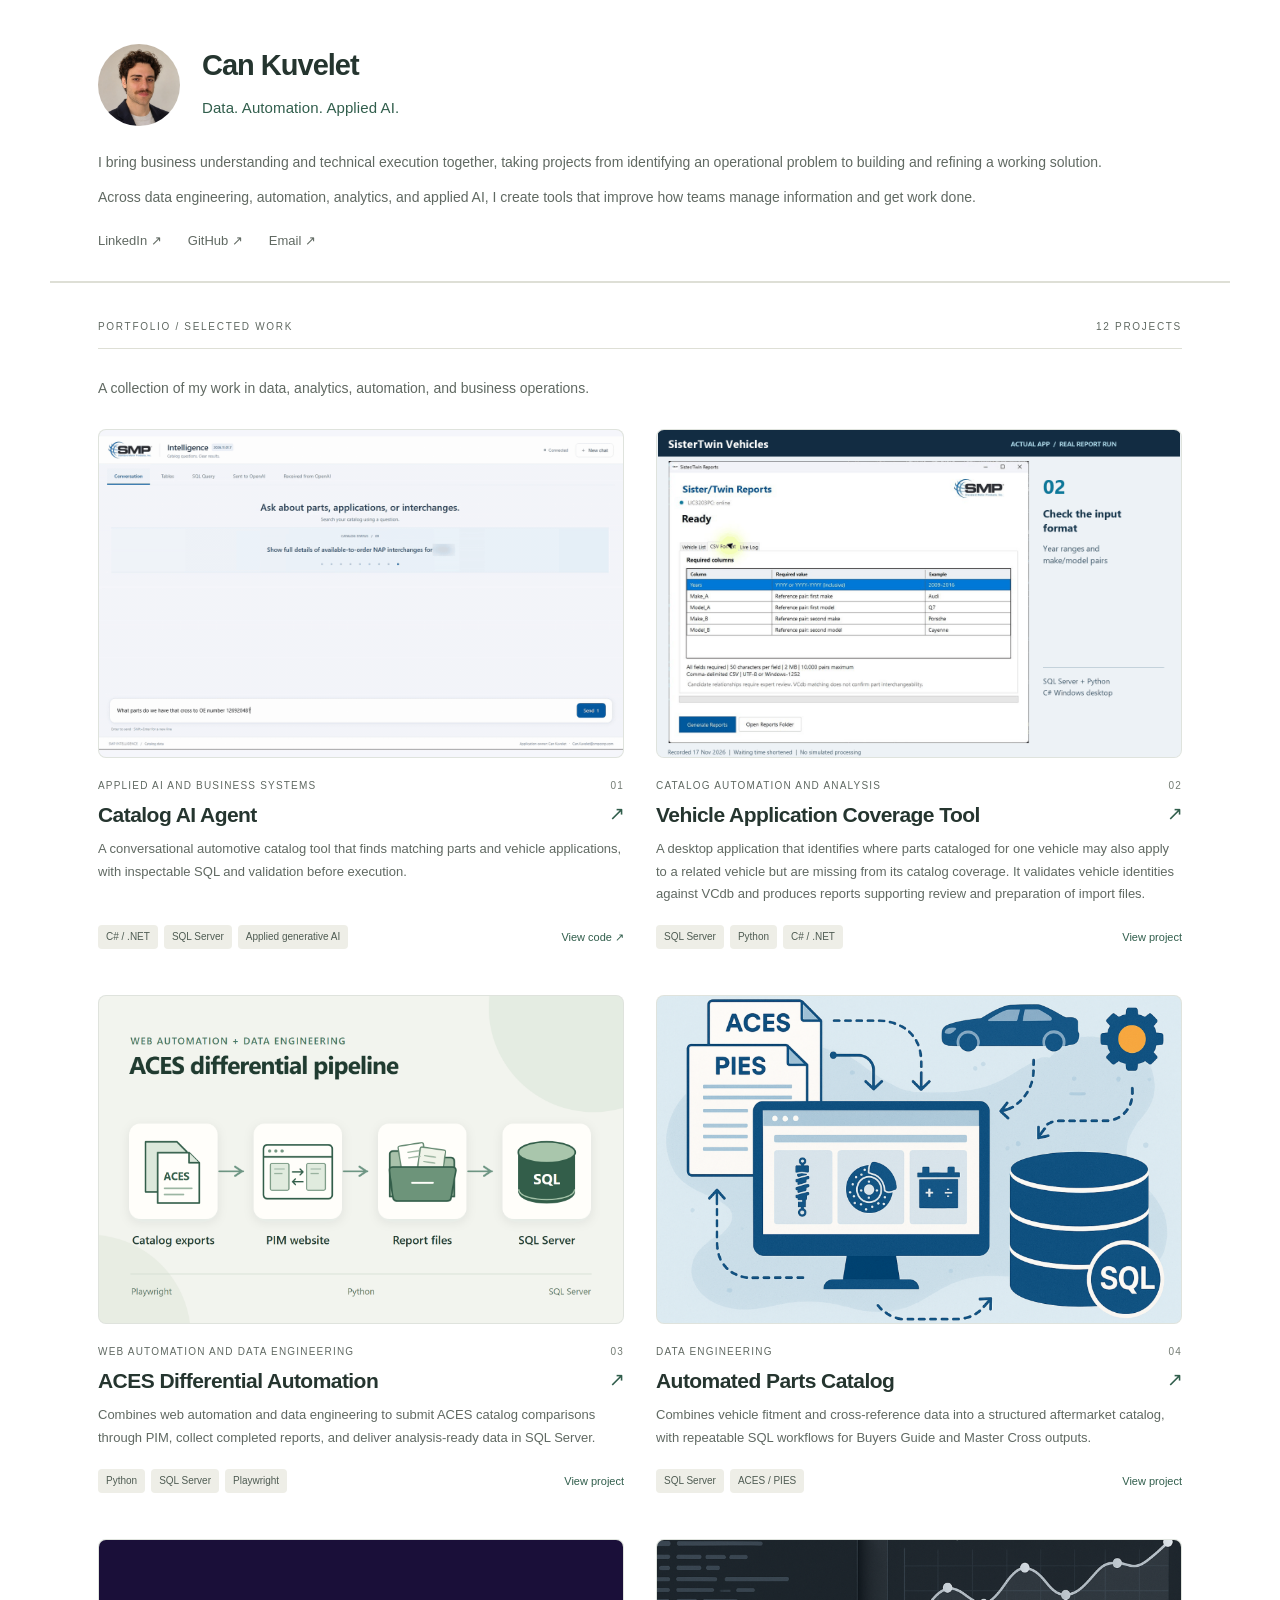
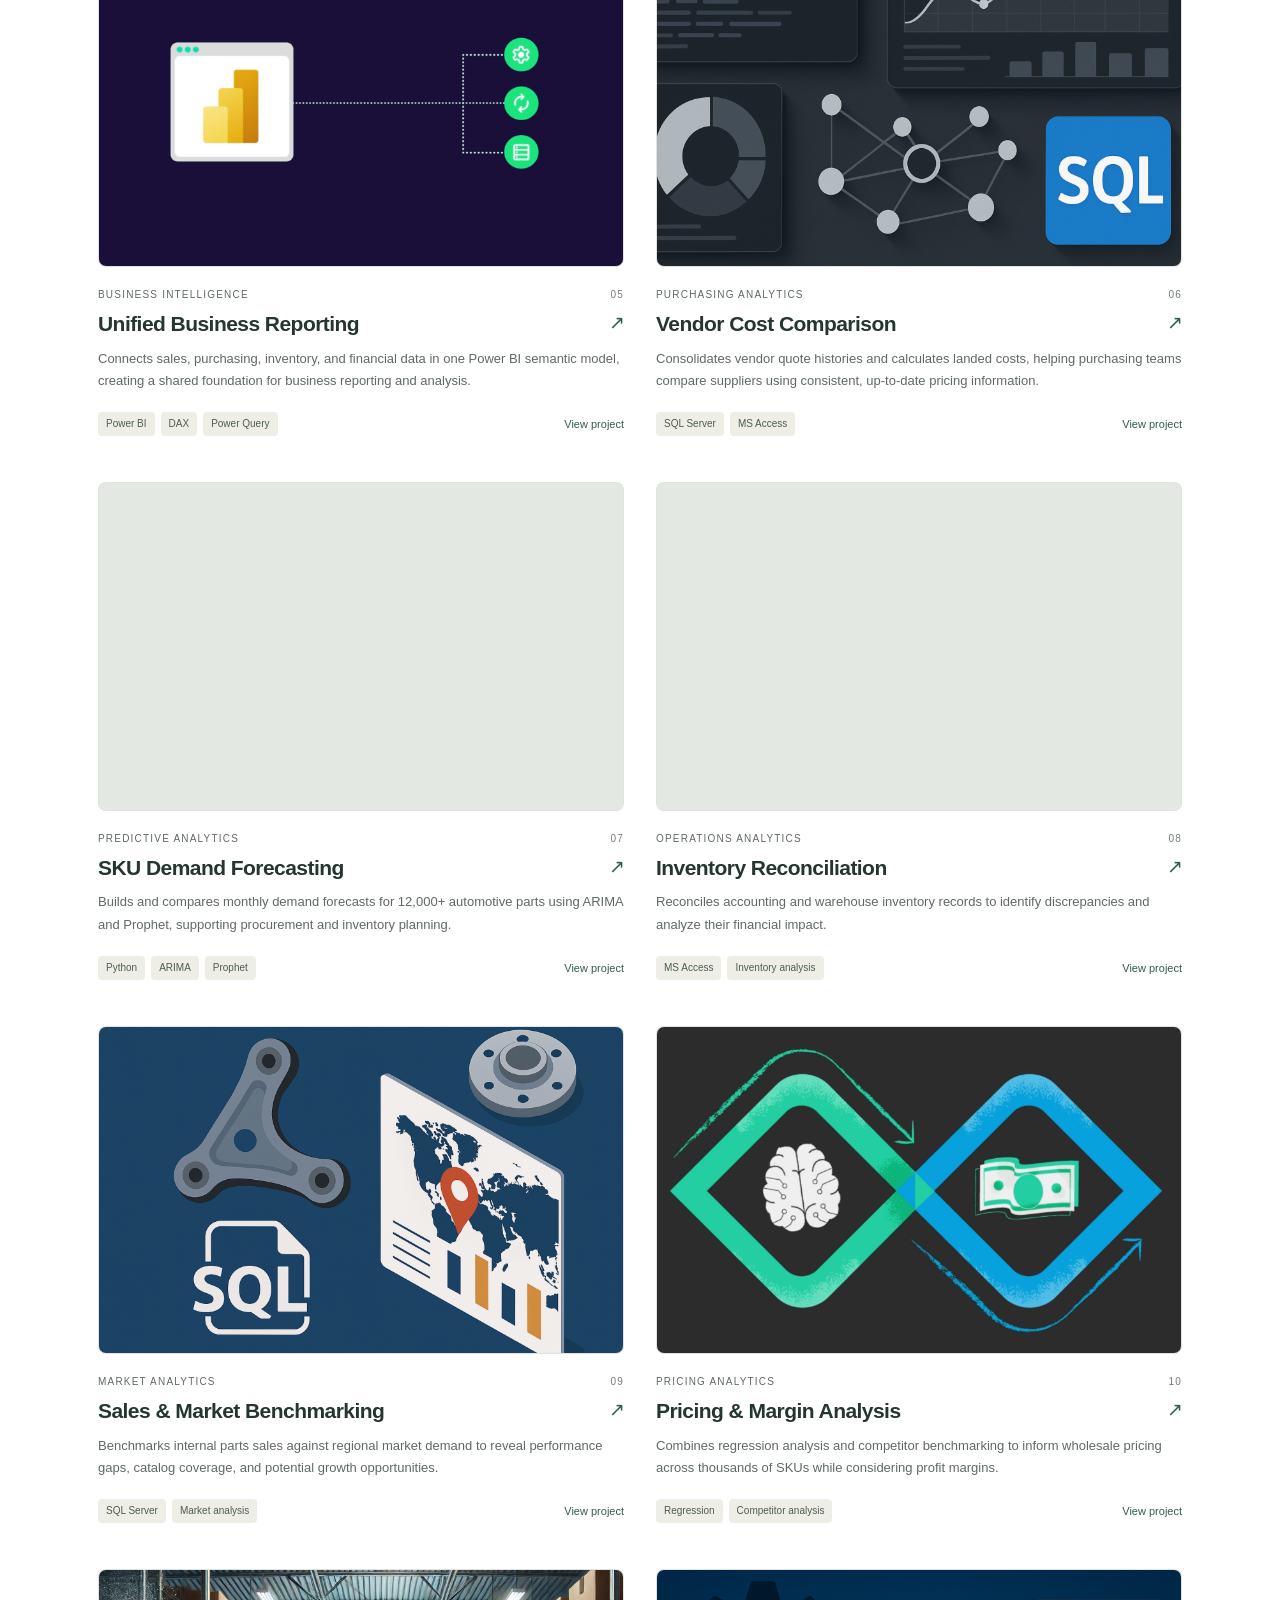
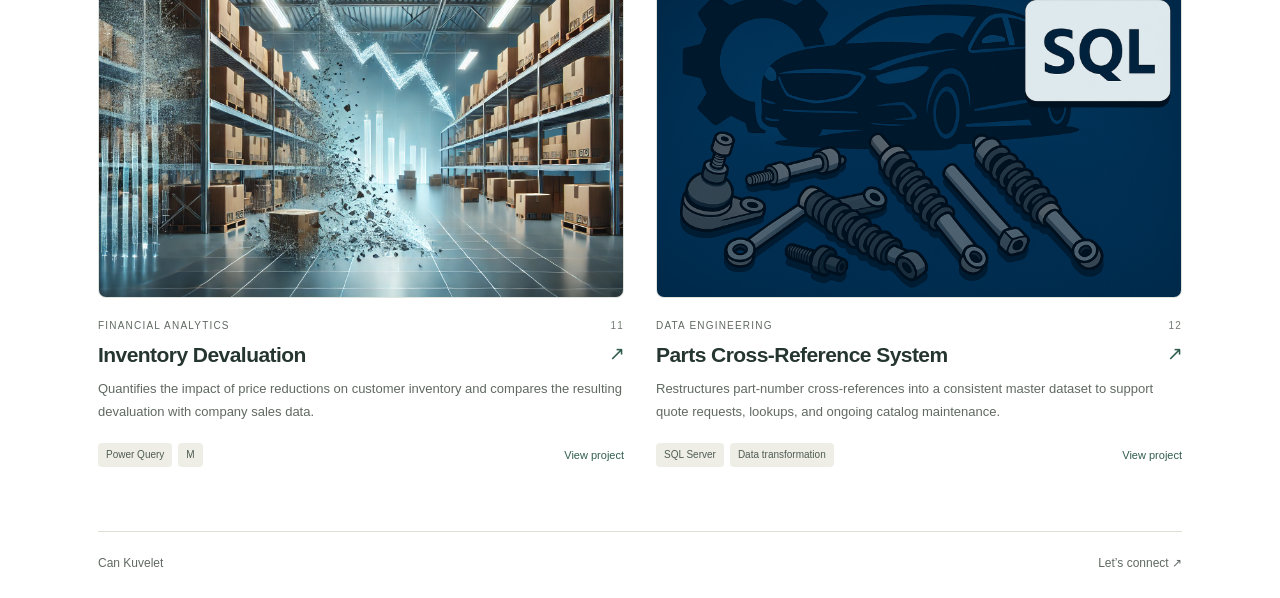
==== commit 76fd964a: "Refresh ACES cover and describe analysis-ready data pipeline" ====
--- a/index.html
+++ b/index.html
@@ -12,7 +12,7 @@
   <title>Can Kuvelet — Data, Automation & Applied AI</title>
   <link rel="icon" href="data:image/svg+xml,%3Csvg xmlns='http://www.w3.org/2000/svg' viewBox='0 0 48 48'%3E%3Crect width='48' height='48' rx='12' fill='%23243e36'/%3E%3Ctext x='24' y='31' text-anchor='middle' font-family='Arial' font-size='23' fill='%23ffffff'%3ECK%3C/text%3E%3C/svg%3E">
   <link rel="stylesheet" href="assets/css/portfolio.css?v=vehicle-coverage-20261118">
-  <script src="assets/js/portfolio.js?v=aces-differentials-20261119" defer></script>
+  <script src="assets/js/portfolio.js?v=aces-pipeline-cover-2" defer></script>
 </head>
 <body>
   <a class="skip-link" href="#work">Skip to projects</a>
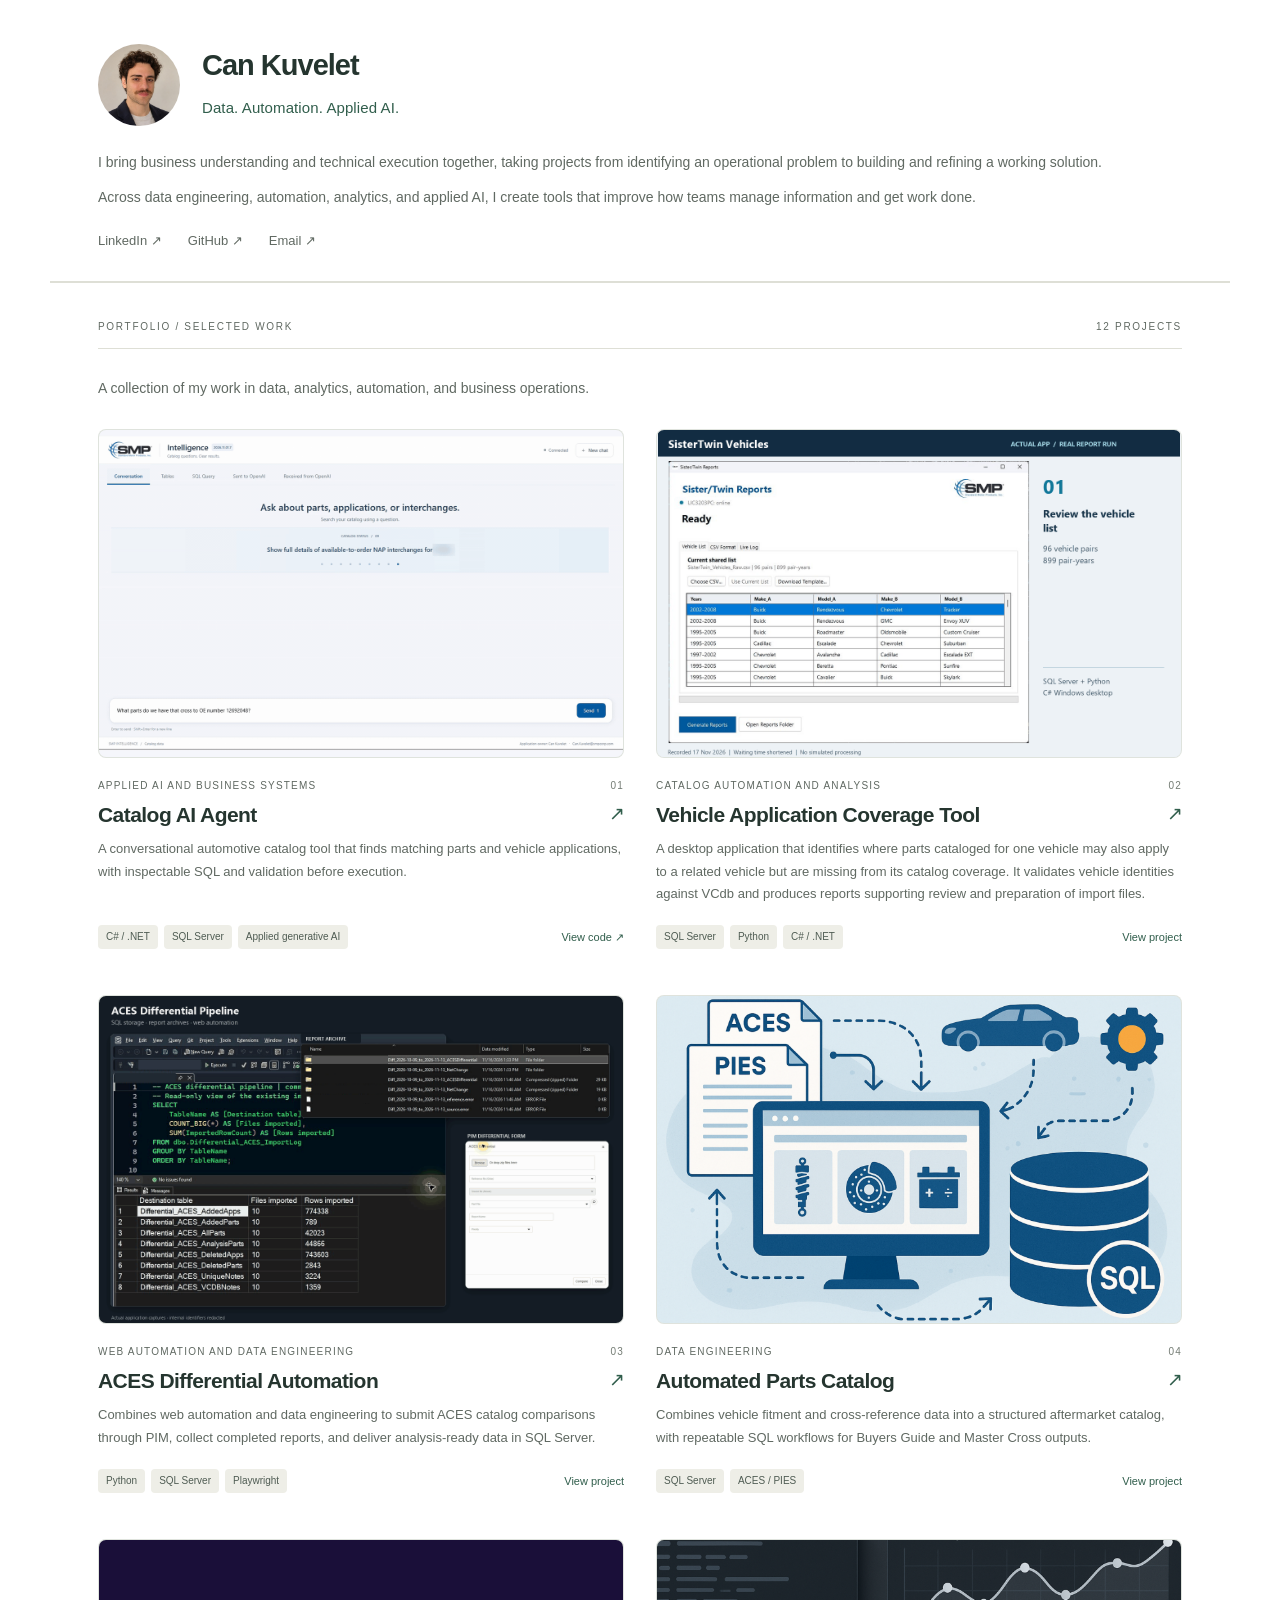
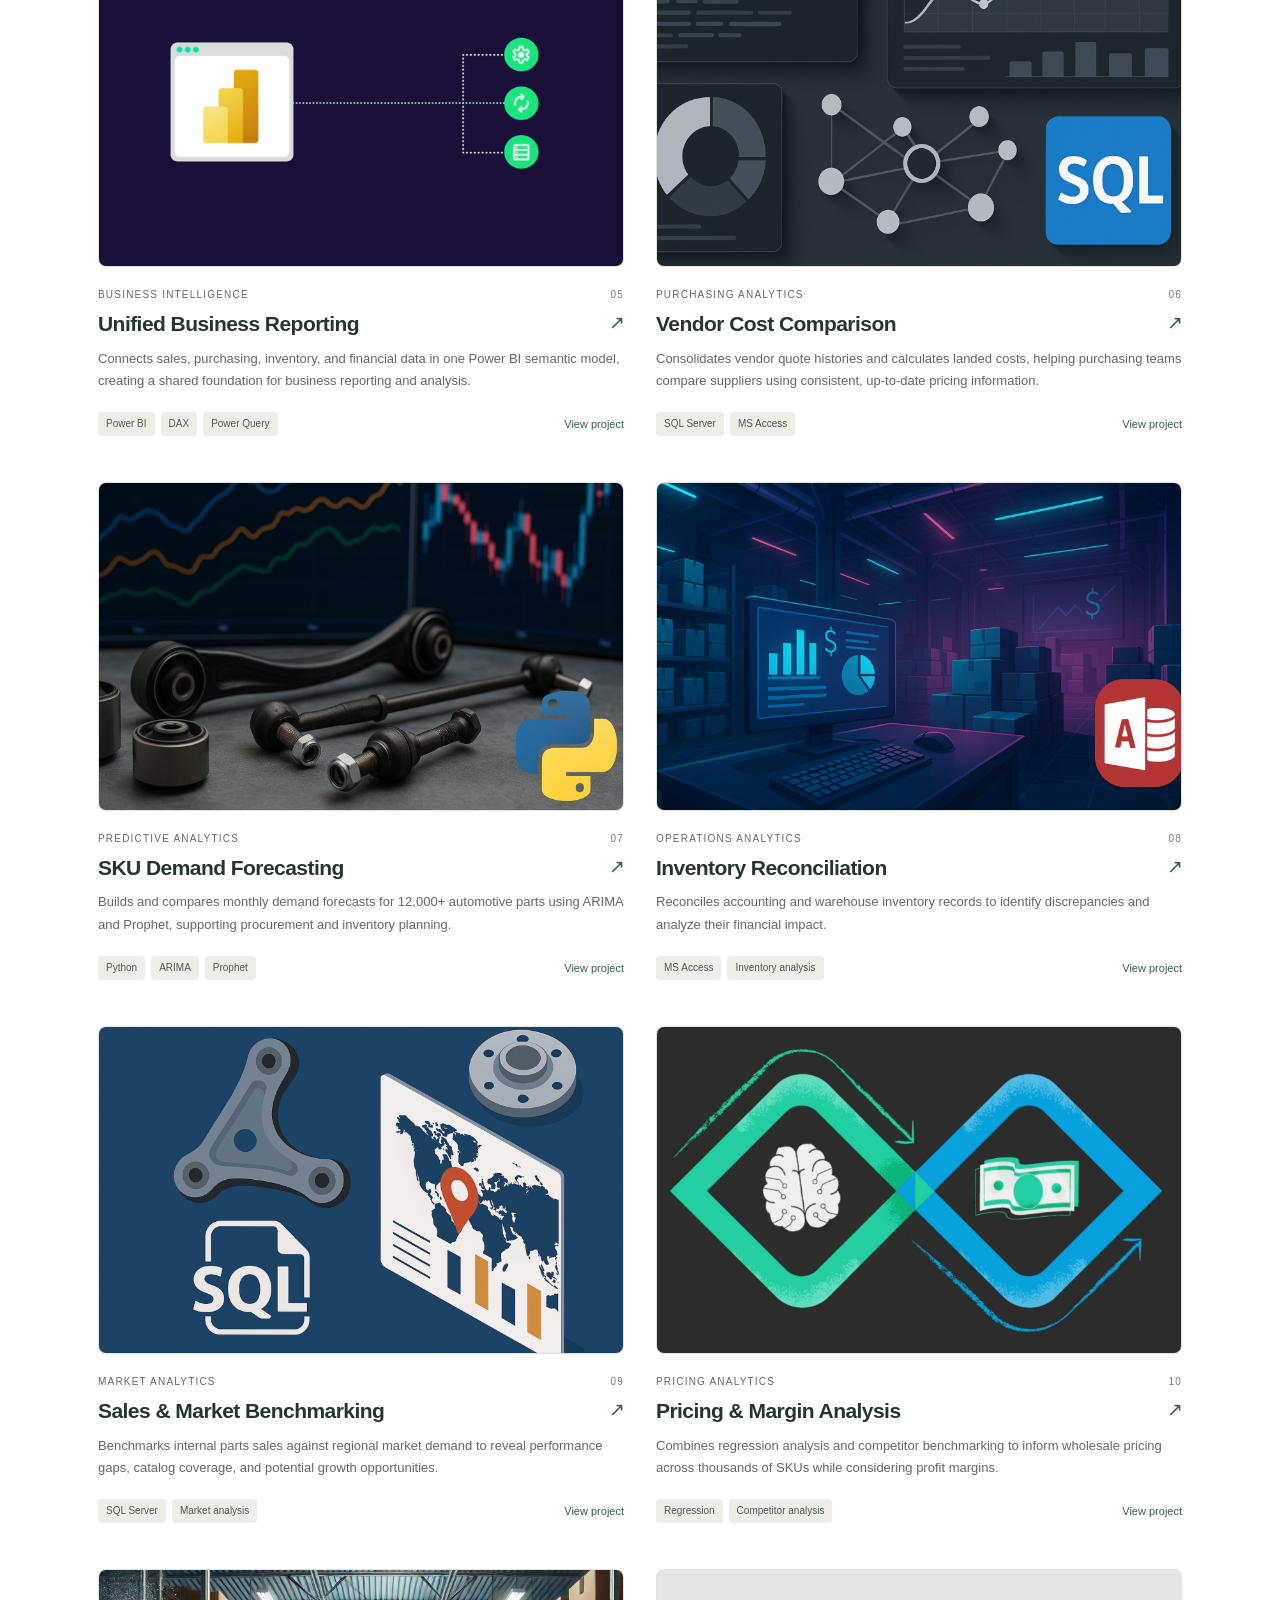
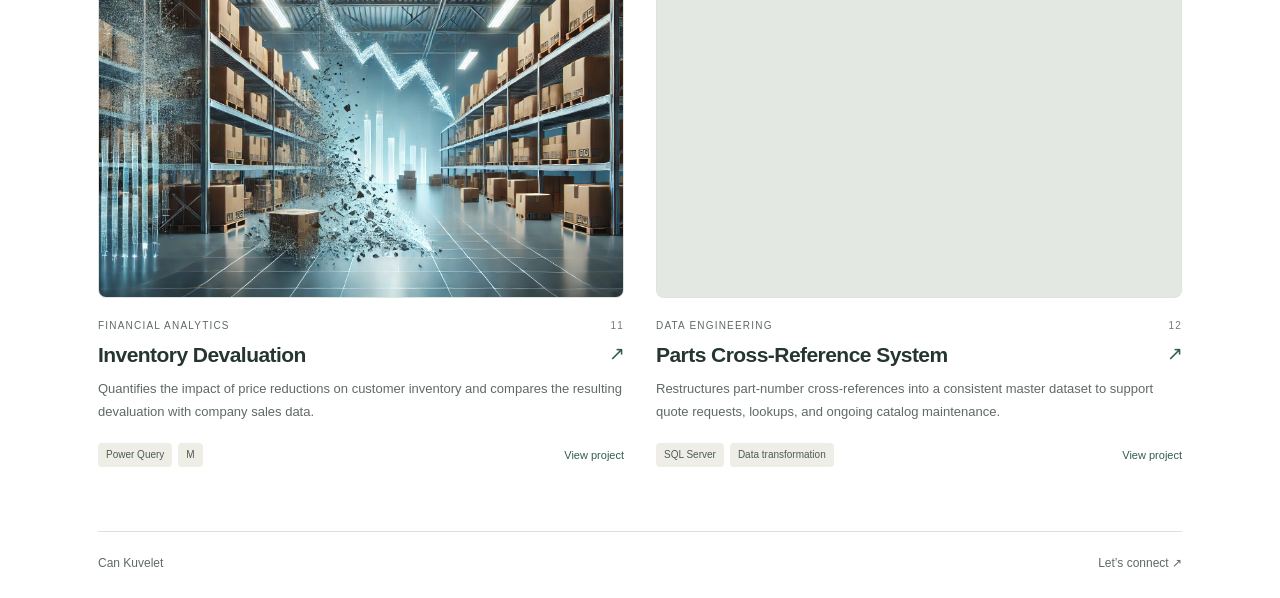
==== commit 37527098: "Publish ACES workspace GIF cover" ====
--- a/index.html
+++ b/index.html
@@ -12,7 +12,7 @@
   <title>Can Kuvelet — Data, Automation & Applied AI</title>
   <link rel="icon" href="data:image/svg+xml,%3Csvg xmlns='http://www.w3.org/2000/svg' viewBox='0 0 48 48'%3E%3Crect width='48' height='48' rx='12' fill='%23243e36'/%3E%3Ctext x='24' y='31' text-anchor='middle' font-family='Arial' font-size='23' fill='%23ffffff'%3ECK%3C/text%3E%3C/svg%3E">
   <link rel="stylesheet" href="assets/css/portfolio.css?v=vehicle-coverage-20261118">
-  <script src="assets/js/portfolio.js?v=aces-pipeline-cover-2" defer></script>
+  <script src="assets/js/portfolio.js?v=aces-workspace-gif-20261119" defer></script>
 </head>
 <body>
   <a class="skip-link" href="#work">Skip to projects</a>
